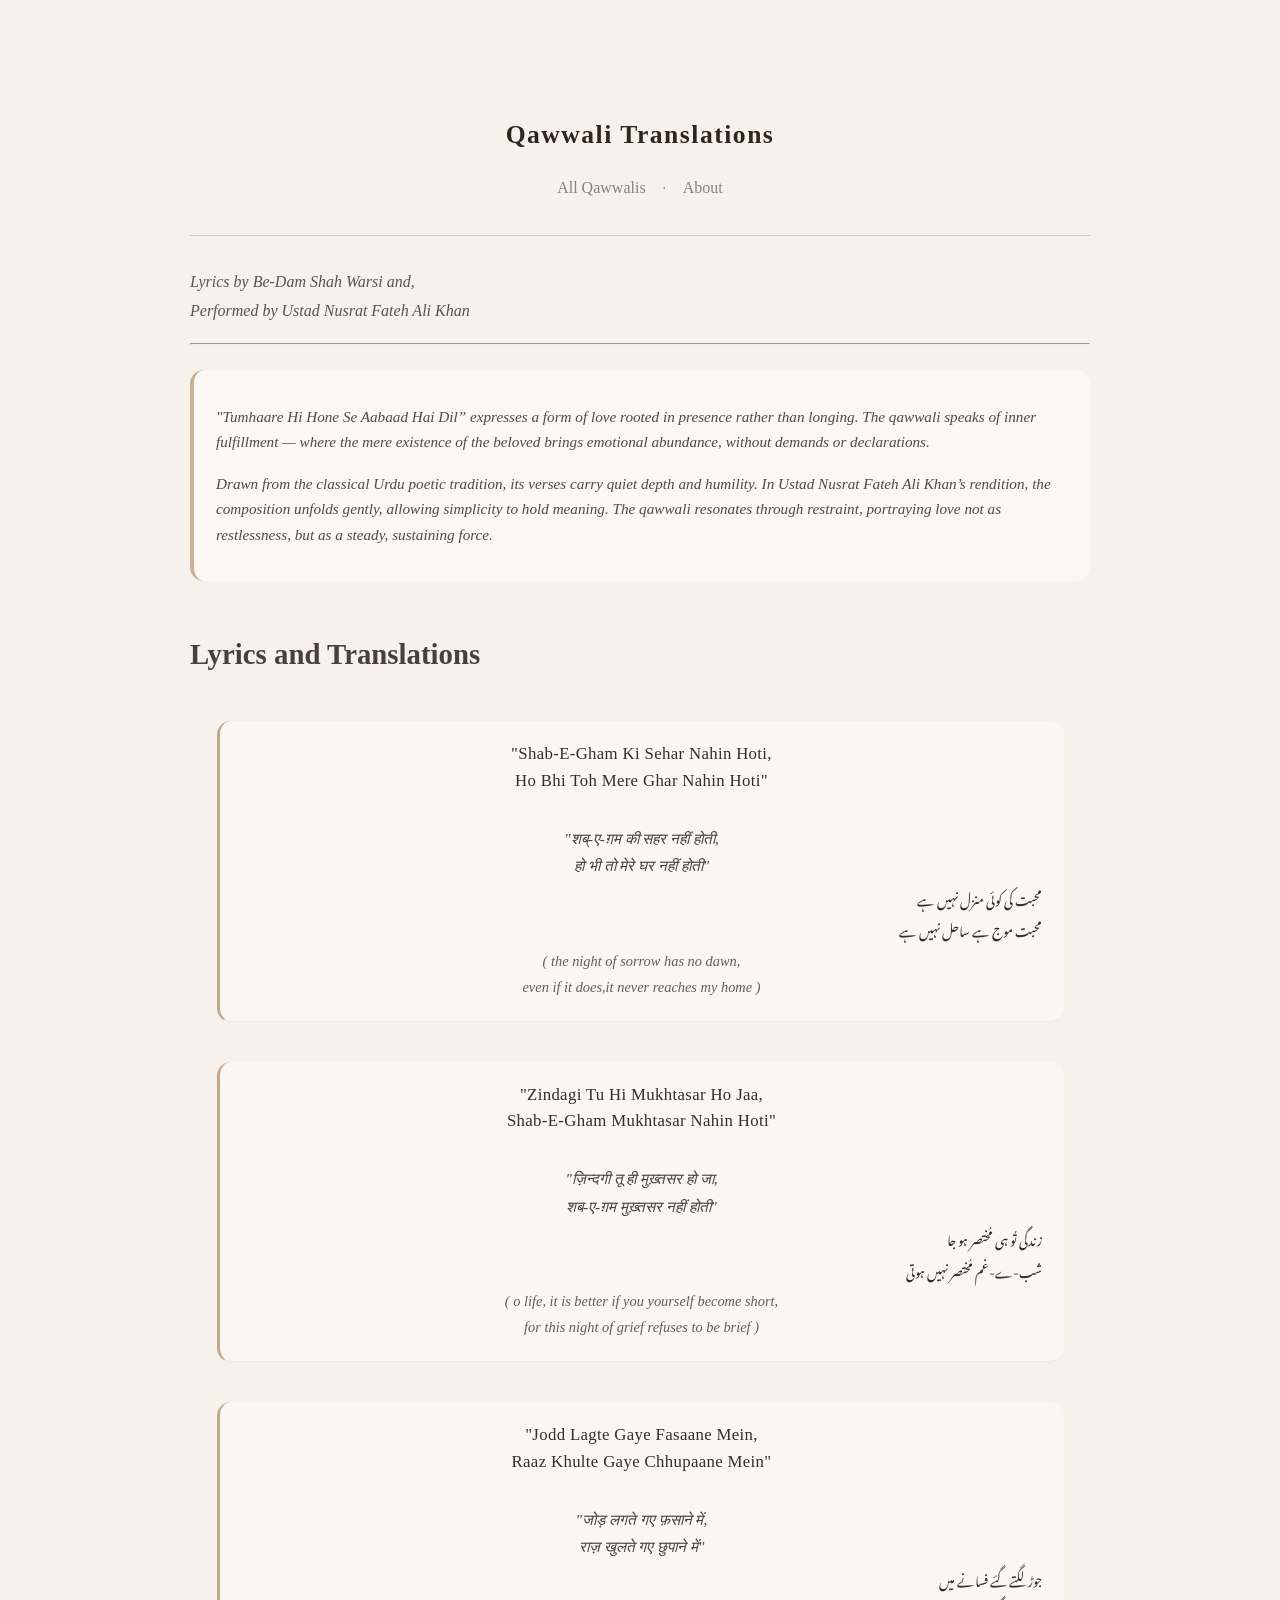
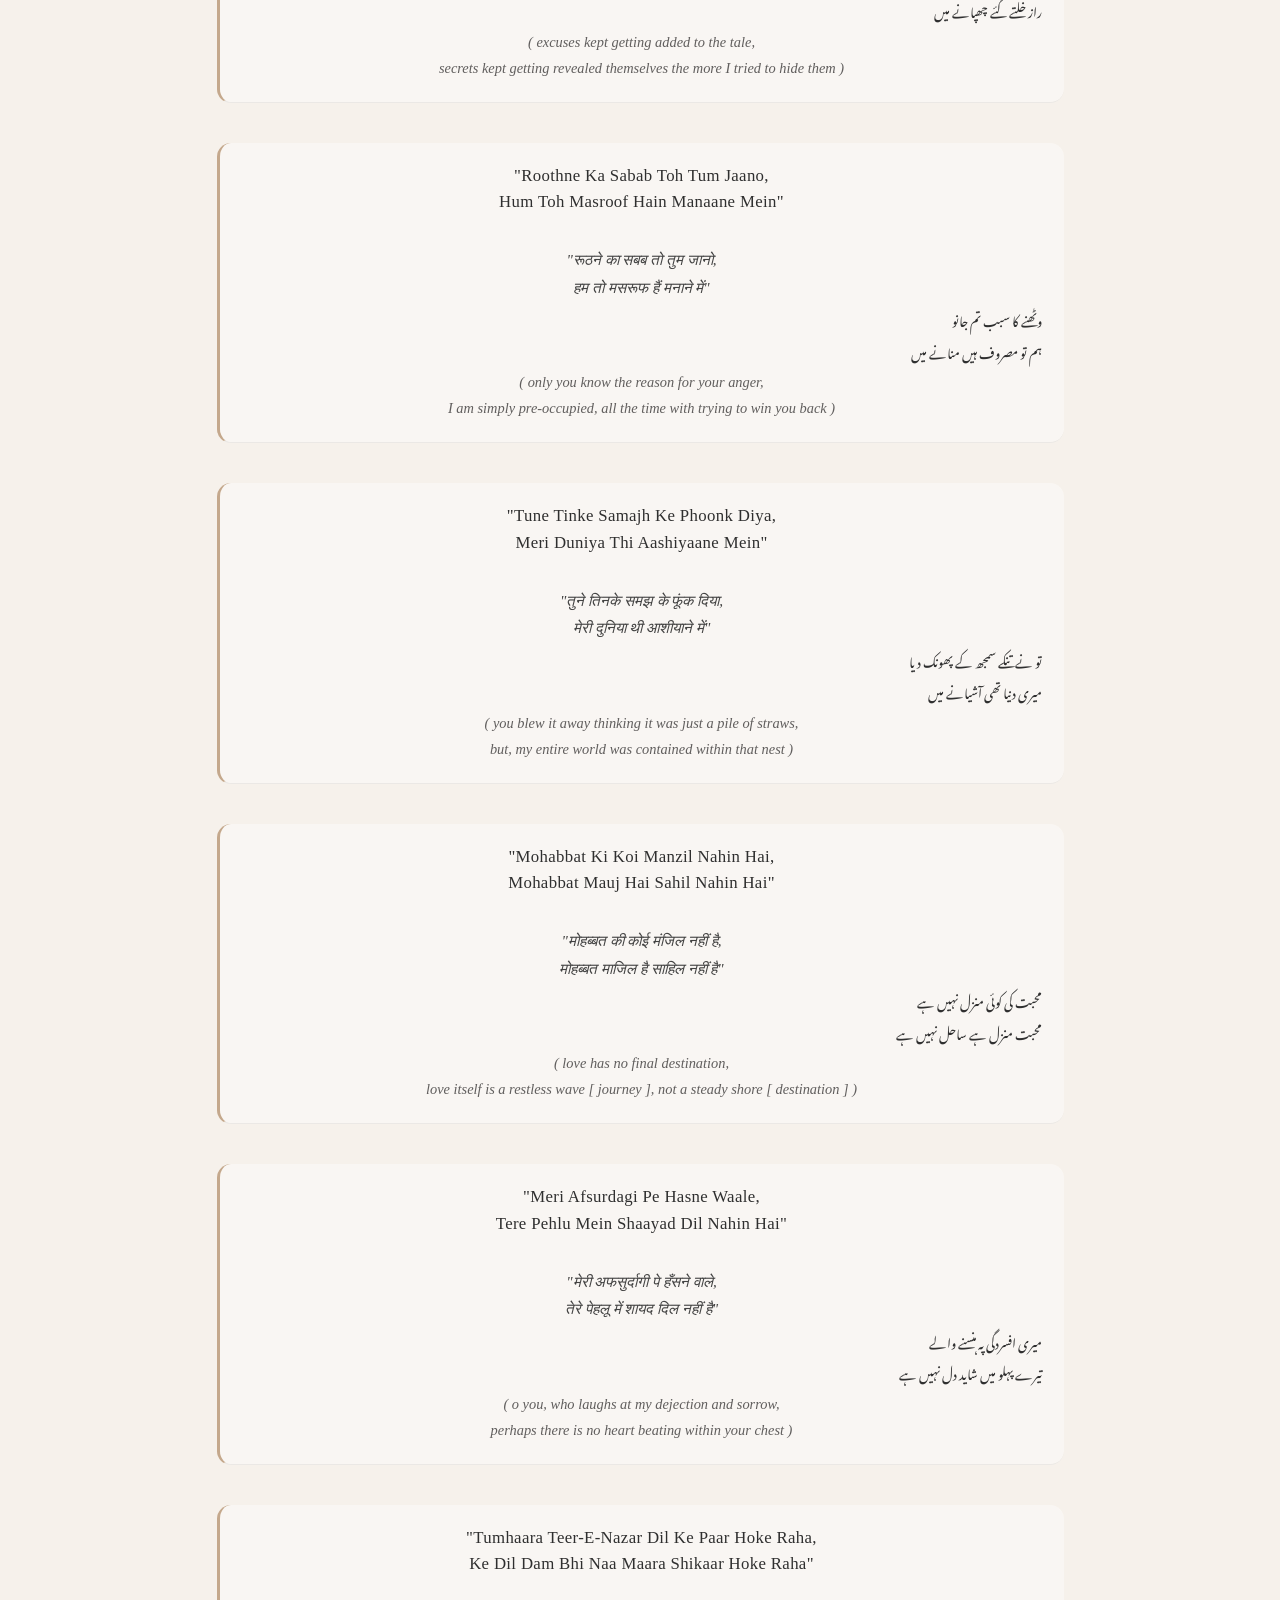
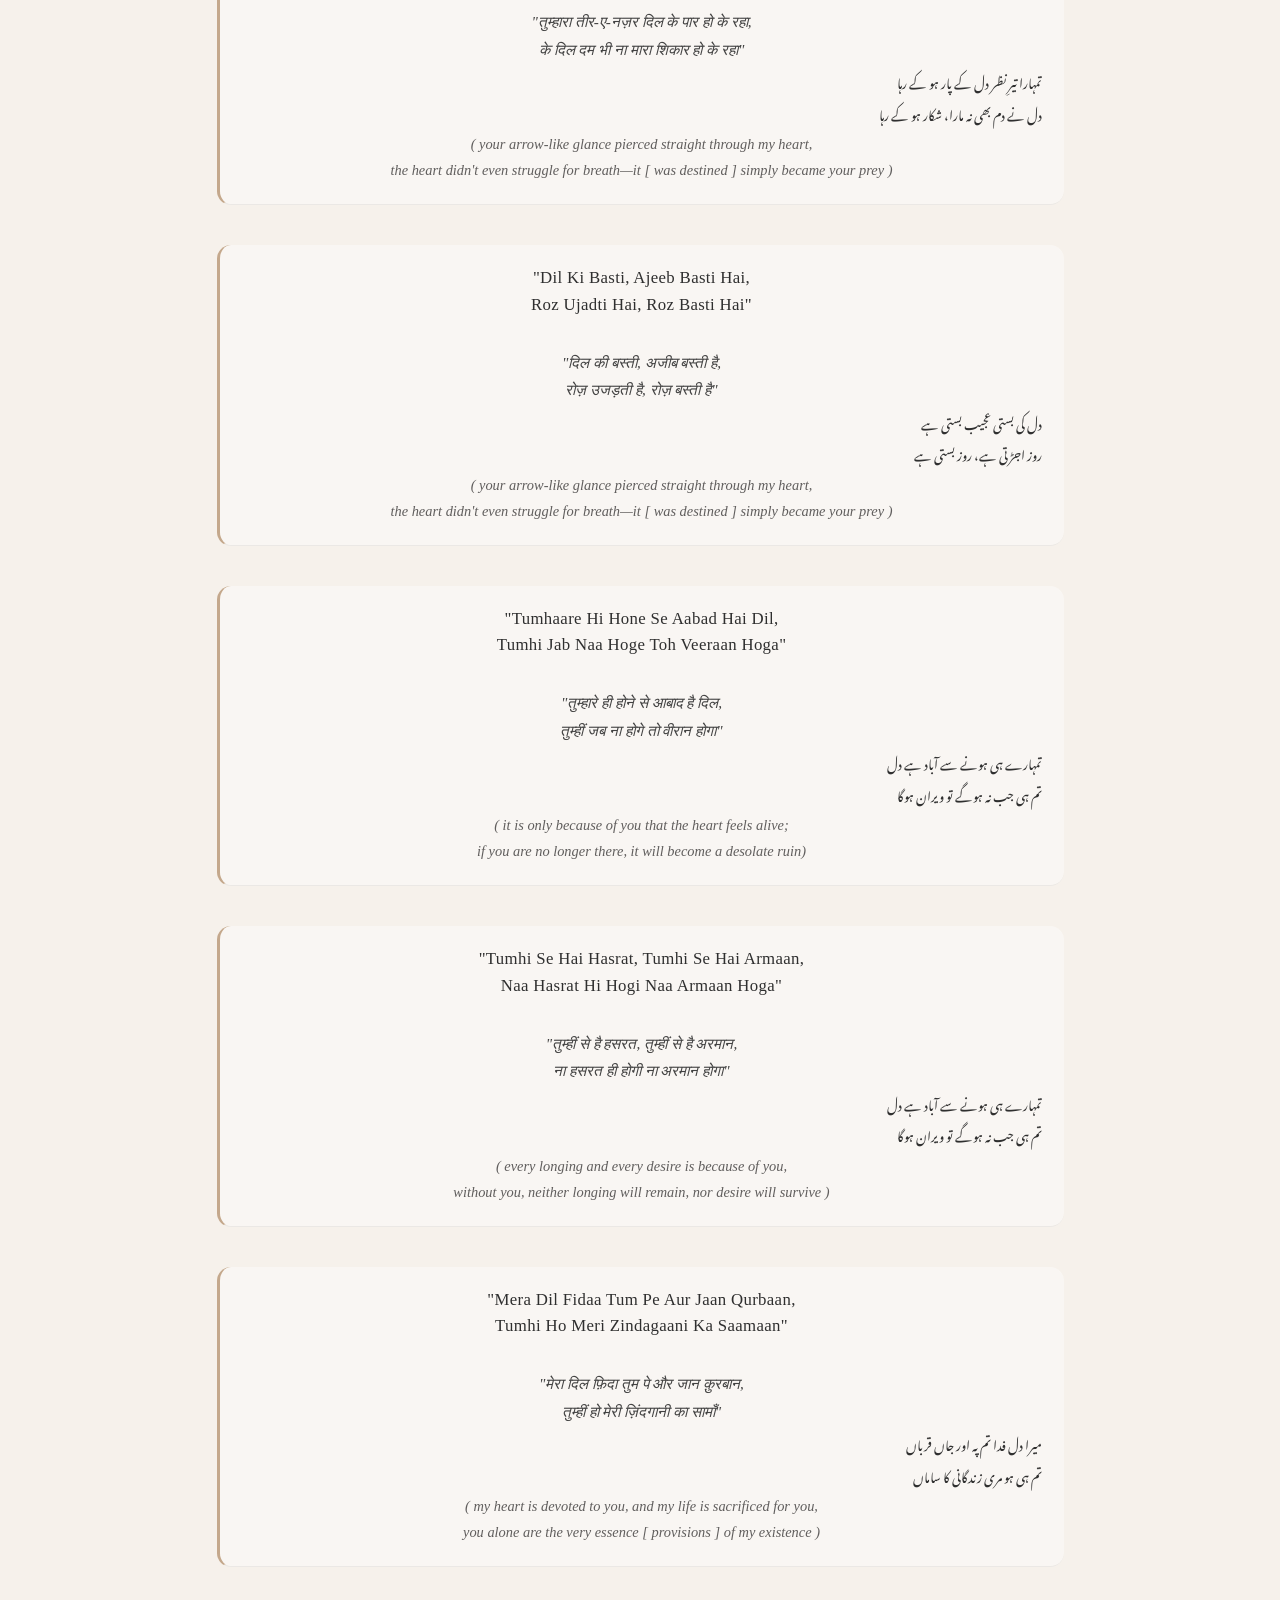
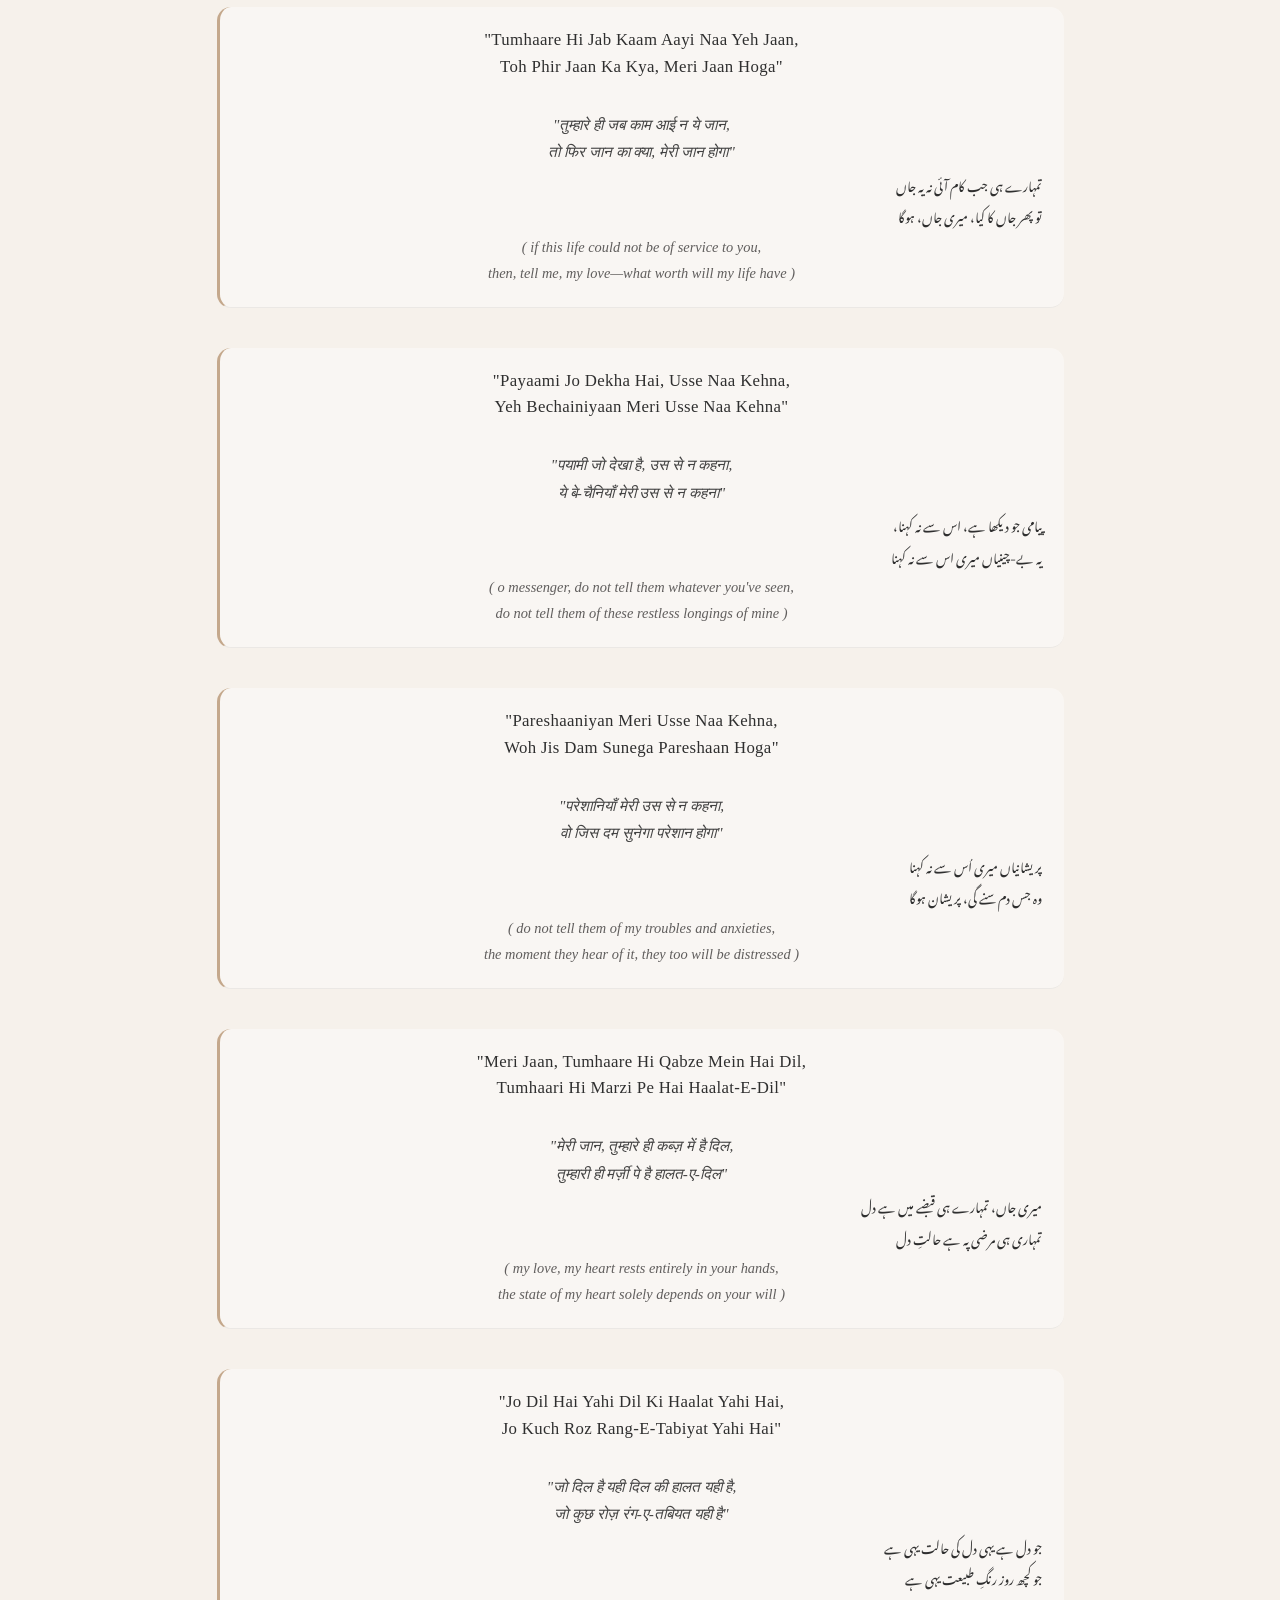
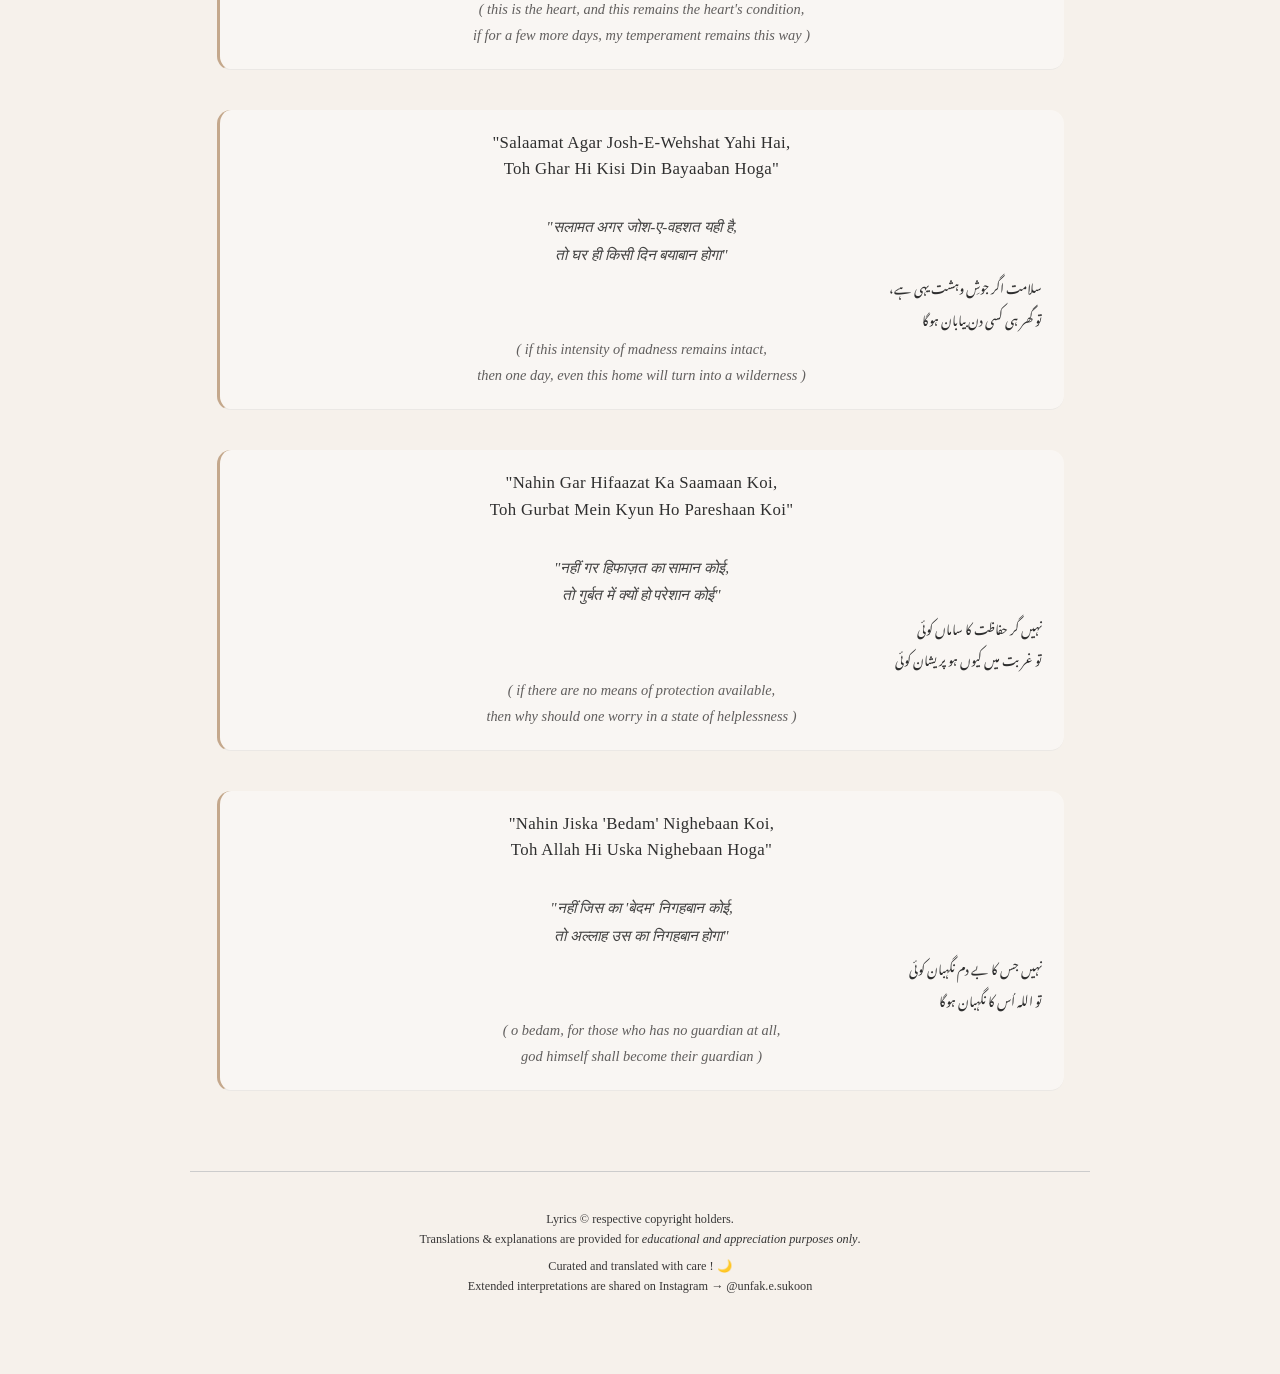
==== Aabad-Hai-Dil.html @ 4b9709b7 "Inital commit: Qawwali Translations Site" ====
<!DOCTYPE html>
<html> 
    <head>
        <meta charset="UTF-8">
        <meta name="viewport" content="width=device-width, initial-scale=1.0" >  
        
        <link rel="stylesheet" href="style.css">

        <title> Tumhare Hi Hone Se Aabaad Hai Dil with Translations | Ustad Nusrat Fateh Ali Khan </title>
              <meta name="description"
                     content="Tumhare Hi Hone Se Aabaad Hai Dil qawwali by Ustad Nusrat Fateh Ali Khan with Urdu lyrics and simple Hindi-English translation and explanation. Explore poetry, devotion and emotional depth" />
              
              <meta name="robots"
                     content="index, follow"/>

              <meta name="keywords"
                     content="Tumhare Hi Hone Se Aabaad Hai Dil lyrics, Tumhare Hi Hone Se Aabaad Hai Dil translation, Nusrat Fateh Ali Khan qawwali, UNFAK lyrics meaning" />
              
              <meta name="author" 
                     content="Poetry & Qawwali | The Voice of Ustad Nusrat Fateh Ali Khan">
       </head>
       
        <body>
            <header class="site-header">
                    <h1 class="site-title"> Qawwali Translations </h1>
                      <nav class="main-nav">
                       <a href="index.html">All Qawwalis</a>
                             <span class="nav-separator">·</span>
                                    <a href="about.html">About</a>
                     </nav>
              </header>

            <p class="credit"> Lyrics by <em> Be-Dam Shah Warsi </em> and, <br>
                Performed by <em> Ustad Nusrat Fateh Ali Khan </em> </p>
            <hr>
            
            <div class="insight"> 
              <p> "Tumhaare Hi Hone Se Aabaad Hai Dil” expresses a form of love rooted in presence rather than longing.
                The qawwali speaks of inner fulfillment — where the mere existence of the beloved brings emotional abundance, without demands or declarations. </p>

              <p> Drawn from the classical Urdu poetic tradition, its verses carry quiet depth and humility.
                In Ustad Nusrat Fateh Ali Khan’s rendition, the composition unfolds gently, allowing simplicity to hold meaning.
                The qawwali resonates through restraint, portraying love not as restlessness, but as a steady, sustaining force.
              </p>
            </div>
                
                <div class="section-title-box">
            <h2> Lyrics and Translations </h2>
            </div>
            
            <div class="lyric-block">
                    <b> <p class="english">"Shab-E-Gham Ki Sehar Nahin Hoti, <br>
                        Ho Bhi Toh Mere Ghar Nahin Hoti" </p> </b>
                        
                    <i> <p class="hindi">"शब्-ए-ग़म की सहर नहीं होती, <br>
                         हो भी तो मेरे घर नहीं होती" </p> </i>

                    <p class="urdu"> محبت کی کوئی منزل نہیں ہے </p>  
                    <p class="urdu"> محبت موج ہے ساحل نہیں ہے </p>
                    
                     <p class="translation">
                     <i> ( the night of sorrow has no dawn, <br>
                     even if it does,it never reaches my home ) </i> </p>
                    </div>

              <div class="lyric-block">
                    <b> <p class="english">"Zindagi Tu Hi Mukhtasar Ho Jaa, <br>
                        Shab-E-Gham Mukhtasar Nahin Hoti" </p> </b>

                    <i> <p class="hindi">"ज़िन्दगी तू ही मुख़्तसर हो जा, <br>
                        शब-ए-ग़म मुख़्तसर नहीं होती" </p> </i>

                    <p class="urdu"> زندگی تُو ہی مُختصر ہو جا </p>
                    <p class="urdu"> شب-ے-غم مُختصر نہیں ہوتی </p>

                    <p class="translation">
                    <i> ( o life, it is better if you yourself become short, <br>
                     for this night of grief refuses to be brief ) </i> </p>
                    </div>

                <div class="lyric-block">
                    <b> <p class="english">"Jodd Lagte Gaye Fasaane Mein, <br>
                        Raaz Khulte Gaye Chhupaane Mein" </p> </b>

                    <i> <p class="hindi">"जोड़ लगते गए फ़साने में, <br>
                         राज़ खुलते गए छुपाने में" </p> </i>
                         

                    <p class="urdu"> جوڑ لگتے گئے فسانے میں </p>  
                    <p class="urdu"> راز خلتے گئے چھپانے میں </p>
                    
                     <p class="translation">
                    <i> ( excuses kept getting added to the tale, <br>
                     secrets kept getting revealed themselves the more I tried to hide them ) </i> </p> 
                    </div>

                <div class="lyric-block">
                    <b> <p class="english">"Roothne Ka Sabab Toh Tum Jaano, <br>
                        Hum Toh Masroof Hain Manaane Mein" </p> </b>

                    <i> <p class="hindi">"रूठने का सबब तो तुम जानो, <br>
                        हम तो मसरूफ हैं मनाने में" </p> </i>

                    <p class="urdu"> وٹھنے کا سبب تم جانو  </p>
                    <p class="urdu"> ہم تو مصروف ہیں منانے میں </p>

                    <p class="translation">
                    <i> ( only you know the reason for your anger, <br>
                     I am simply pre-occupied, all the time with trying to win you back ) </i> </p>
                    </div>

                <div class="lyric-block">
                    <b> <p class="english">"Tune Tinke Samajh Ke Phoonk Diya, <br>
                        Meri Duniya Thi Aashiyaane Mein" </p> </b>

                    <i> <p class="hindi">"तुने तिनके समझ के फूंक दिया, <br>
                        मेरी दुनिया थी आशीयाने में" </p> </i>

                    <p class="urdu"> تو نے تنکے سمجھ کے پھونک دیا </p>  
                    <p class="urdu"> میری دنیا تھی آشیانے میں </p>

                     <p class="translation">
                    <i> ( you blew it away thinking it was just a pile of straws, <br>
                     but, my entire world was contained within that nest ) </i> </p> 
                    </div>

                <div class="lyric-block">
                    <b> <p class="english">"Mohabbat Ki Koi Manzil Nahin Hai, <br>
                        Mohabbat Mauj Hai Sahil Nahin Hai" </p> </b>

                    <i> <p class="hindi">"मोहब्बत की कोई मंजिल नहीं है, <br>
                       मोहब्बत माजिल है साहिल नहीं है" </p> </i>

                    <p class="urdu"> محبت کی کوئی منزل نہیں ہے </p>  
                    <p class="urdu"> محبت منزل ہے ساحل نہیں ہے </p>

                    <p class="translation">
                    <i> ( love has no final destination, <br>
                     love itself is a restless wave [ journey ], not a steady shore [ destination ] ) </i> </p> 
                    </div>

                <div class="lyric-block">
                    <b> <p class="english">"Meri Afsurdagi Pe Hasne Waale, <br>
                        Tere Pehlu Mein Shaayad Dil Nahin Hai" </p> </b>

                    <i> <p class="hindi">"मेरी अफसुर्दागी पे हँसने वाले, <br>
                       तेरे पेहलू में शायद दिल नहीं है" </p> </i>

                    <p class="urdu"> میری افسردگی پہ ہنسنے والے </p>  
                    <p class="urdu"> تیرے پہلو میں شاید دل نہیں ہے </p>

                    <p class="translation">
                    <i> ( o you, who laughs at my dejection and sorrow, <br>
                      perhaps there is no heart beating within your chest ) </i> </p> 
                    </div>

                <div class="lyric-block">
                    <b> <p class="english">"Tumhaara Teer-E-Nazar Dil Ke Paar Hoke Raha, <br>
                        Ke Dil Dam Bhi Naa Maara Shikaar Hoke Raha" </p> </b>

                    <i> <p class="hindi">"तुम्हारा तीर-ए-नज़र दिल के पार हो के रहा, <br>
                          के दिल दम भी ना मारा शिकार हो के रहा" </p> </i>

                    <p class="urdu">تمہارا تیرِ نظر دل کے پار ہو کے رہا </p>  
                    <p class="urdu"> دل نے دم بھی نہ مارا، شکار ہو کے رہا </p>

                    <p class="translation">
                    <i> ( your arrow-like glance pierced straight through my heart, <br>
                      the heart didn't even struggle for breath—it [ was destined ] simply became your prey ) </i> </p> 
                    </div>

                <div class="lyric-block">
                    <b> <p class="english">"Dil Ki Basti, Ajeeb Basti Hai, <br>
                        Roz Ujadti Hai, Roz Basti Hai" </p> </b>

                    <i> <p class="hindi">"दिल की बस्ती, अजीब बस्ती है, <br>
                          रोज़ उजड़ती है, रोज़ बस्ती है" </p> </i>

                    <p class="urdu"> دل کی بستی عجیب بستی ہے </p>  
                    <p class="urdu"> روز اجڑتی ہے، روز بستی ہے </p>

                    <p class="translation">
                    <i> ( your arrow-like glance pierced straight through my heart, <br>
                      the heart didn't even struggle for breath—it [ was destined ] simply became your prey ) </i> </p> 
                    </div>

                <div class="lyric-block">
                    <b> <p class="english">"Tumhaare Hi Hone Se Aabad Hai Dil, <br>
                        Tumhi Jab Naa Hoge Toh Veeraan Hoga" </p> </b>

                    <i> <p class="hindi">"तुम्हारे ही होने से आबाद है दिल, <br>
                          तुम्हीं जब ना होगे तो वीरान होगा" </p> </i>

                    <p class="urdu"> تمہارے ہی ہونے سے آباد ہے دل </p>  
                    <p class="urdu"> تم ہی جب نہ ہوگے تو ویران ہوگا </p>

                    <p class="translation">
                    <i> ( it is only because of you that the heart feels alive; <br>
                      if you are no longer there, it will become a desolate ruin) </i> </p> 
                    </div>

                <div class="lyric-block">
                    <b> <p class="english">"Tumhi Se Hai Hasrat, Tumhi Se Hai Armaan, <br>
                        Naa Hasrat Hi Hogi Naa Armaan Hoga" </p> </b>

                    <i> <p class="hindi">"तुम्हीं से है हसरत, तुम्हीं से है अरमान, <br>
                          ना हसरत ही होगी ना अरमान होगा" </p> </i>

                    <p class="urdu"> تمہارے ہی ہونے سے آباد ہے دل </p>  
                    <p class="urdu"> تم ہی جب نہ ہوگے تو ویران ہوگا </p>

                    <p class="translation">
                    <i> ( every longing and every desire is because of you, <br>
                       without you, neither longing will remain, nor desire will survive ) </i> </p> 
                    </div>

                <div class="lyric-block">
                    <b> <p class="english">"Mera Dil Fidaa Tum Pe Aur Jaan Qurbaan, <br>
                        Tumhi Ho Meri Zindagaani Ka Saamaan" </p> </b>

                    <i> <p class="hindi">"मेरा दिल फ़िदा तुम पे और जान क़ुरबान, <br>
                          तुम्हीं हो मेरी ज़िंदगानी का सामाँ" </p> </i>

                    <p class="urdu"> میرا دل فدا تم پہ اور جاں قرباں </p>  
                    <p class="urdu"> تم ہی ہو مری زندگانی کا ساماں </p>

                    <p class="translation">
                    <i> ( my heart is devoted to you, and my life is sacrificed for you, <br>
                       you alone are the very essence [ provisions ] of my existence ) </i> </p> 
                    </div>

                 <div class="lyric-block">
                    <b> <p class="english">"Tumhaare Hi Jab Kaam Aayi Naa Yeh Jaan, <br>
                        Toh Phir Jaan Ka Kya, Meri Jaan Hoga" </p> </b>

                    <i> <p class="hindi">"तुम्हारे ही जब काम आई न ये जान, <br>
                          तो फिर जान का क्या, मेरी जान होगा" </p> </i>

                    <p class="urdu"> تمہارے ہی جب کام آئی نہ یہ جاں </p>  
                    <p class="urdu"> تو پھر جاں کا کیا، میری جاں، ہوگا </p>

                    <p class="translation">
                    <i> ( if this life could not be of service to you, <br>
                       then, tell me, my love—what worth will my life have ) </i> </p> 
                    </div>

                <div class="lyric-block">
                    <b> <p class="english">"Payaami Jo Dekha Hai, Usse Naa Kehna, <br>
                        Yeh Bechainiyaan Meri Usse Naa Kehna" </p> </b>

                    <i> <p class="hindi">"पयामी जो देखा है, उस से न कहना, <br>
                          ये बे-चैनियाँ मेरी उस से न कहना" </p> </i>

                    <p class="urdu"> پیامی جو دیکھا ہے، اس سے نہ کہنا، </p>
                    <p class="urdu"> یہ بے-چینیاں میری اس سے نہ کہنا </p>

                    <p class="translation">
                    <i> ( o messenger, do not tell them whatever you've seen, <br>
                       do not tell them of these restless longings of mine ) </i> </p> 
                    </div>

                <div class="lyric-block">
                    <b> <p class="english">"Pareshaaniyan Meri Usse Naa Kehna, <br>
                        Woh Jis Dam Sunega Pareshaan Hoga" </p> </b>

                    <i> <p class="hindi">"परेशानियाँ मेरी उस से न कहना, <br>
                          वो जिस दम सुनेगा परेशान होगा" </p> </i>

                    <p class="urdu"> پریشانیاں میری اُس سے نہ کہنا </p>
                    <p class="urdu"> وہ جس دم سنے گی، پریشان ہوگا </p>

                    <p class="translation">
                    <i> ( do not tell them of my troubles and anxieties, <br>
                       the moment they hear of it, they too will be distressed ) </i> </p> 
                    </div>

                <div class="lyric-block">
                    <b> <p class="english">"Meri Jaan, Tumhaare Hi Qabze Mein Hai Dil, <br>
                        Tumhaari Hi Marzi Pe Hai Haalat-E-Dil" </p> </b>

                    <i> <p class="hindi">"मेरी जान, तुम्हारे ही कब्ज़ में है दिल, <br>
                          तुम्हारी ही मर्ज़ी पे है हालत-ए-दिल" </p> </i>

                    <p class="urdu"> میری جاں، تمہارے ہی قبضے میں ہے دل </p>
                    <p class="urdu"> تمہاری ہی مرضی پہ ہے حالتِ دل </p>

                    <p class="translation">
                    <i> ( my love, my heart rests entirely in your hands, <br>
                       the state of my heart solely depends on your will ) </i> </p> 
                    </div>

                <div class="lyric-block">
                    <b> <p class="english">"Jo Dil Hai Yahi Dil Ki Haalat Yahi Hai, <br>
                      Jo Kuch Roz Rang-E-Tabiyat Yahi Hai" </p> </b>

                    <i> <p class="hindi">"जो दिल है यही दिल की हालत यही है, <br>
                          जो कुछ रोज़ रंग-ए-तबियत यही है" </p> </i>

                    <p class="urdu"> جو دل ہے یہی دل کی حالت یہی ہے </p>
                    <p class="urdu"> جو کچھ روز رنگِ طبیعت یہی ہے </p>
                    
                    <p class="translation">
                    <i> ( this is the heart, and this remains the heart's condition, <br>
                       if for a few more days, my temperament remains this way ) </i> </p> 
                    </div>

                <div class="lyric-block">
                    <b> <p class="english">"Salaamat Agar Josh-E-Wehshat Yahi Hai, <br>
                      Toh Ghar Hi Kisi Din Bayaaban Hoga" </p> </b>

                    <i> <p class="hindi">"सलामत अगर जोश-ए-वहशत यही है, <br>
                          तो घर ही किसी दिन बयाबान होगा" </p> </i>

                    <p class="urdu"> سلامت اگر جوشِ وہشت یہی ہے، </p>
                    <p class="urdu"> تو گھر ہی کسی دن بیابان ہوگا </p>

                    <p class="translation">
                    <i> ( if this intensity of madness remains intact, <br>
                        then one day, even this home will turn into a wilderness ) </i> </p> 
                    </div>

                 <div class="lyric-block">
                    <b> <p class="english">"Nahin Gar Hifaazat Ka Saamaan Koi, <br>
                      Toh Gurbat Mein Kyun Ho Pareshaan Koi" </p> </b>

                    <i> <p class="hindi">"नहीं गर हिफाज़त का सामान कोई, <br>
                          तो गुर्बत में क्यों हो परेशान कोई" </p> </i>

                    <p class="urdu"> نہیں گر حفاظت کا ساماں کوئی </p>
                    <p class="urdu"> تو غربت میں کیوں ہو پریشان کوئی </p>

                    <p class="translation">
                    <i> ( if there are no means of protection available, <br>
                        then why should one worry in a state of helplessness ) </i> </p> 
                    </div>

                <div class="lyric-block">
                    <b> <p class="english">"Nahin Jiska 'Bedam' Nighebaan Koi, <br>
                      Toh Allah Hi Uska Nighebaan Hoga" </p> </b>

                    <i> <p class="hindi">"नहीं जिस का 'बेदम' निगहबान कोई, <br>
                          तो अल्लाह उस का निगहबान होगा" </p> </i>

                    <p class="urdu"> نہیں جس کا بے دم نگہبان کوئی </p>
                    <p class="urdu"> تو اللہ اُس کا نگہبان ہوگا </p>

                    <p class="translation">
                    <i> ( o bedam, for those who has no guardian at all, <br>
                        god himself shall become their guardian ) </i> </p> 
                    </div>

        <footer class="site-footer">
    
         <p> Lyrics © respective copyright holders. <br>
             Translations & explanations are provided for
               <span class="footer-highlight">educational and appreciation purposes only</span>.
                </p>

         <p class="signature">
            Curated and translated with care ! 🌙 <br>
              Extended interpretations are shared on Instagram → @unfak.e.sukoon
              </p>
               </footer>

           </body>
             </html>
---- style.css ----
@import url('https://fonts.googleapis.com/css2?family=Noto+Nastaliq+Urdu&display=swap');

body {
  background-image: url('https://www.transparenttextures.com/patterns/old-wall.png');
  background-color: #f6f1eb;
  font-family: Georgia, 'Times New Roman', Times, serif;
  color: #2f2f2f;
  line-height: 1.7;
  padding: 40px 20px;
  max-width: 900px;
  margin: 0 auto;
  font-weight: 400;
}

h1 {
  font-size: 2em;
  font-weight: 600;
  margin-top: 2rem;
  margin-bottom: 0.8rem;
  color: #312520;
  letter-spacing: 0.02em;
  text-align: center;
}

h2 {
  font-size: 1.8em;
  font-weight: 600;
  color: #4a3f3a;
  margin-top: 3rem;
  margin-bottom: 1.2rem;
}

body {
  max-width: 900px;
  margin: 0 auto;
  padding: 40px 20px;
  line-height: 1.8;
}

.credit {
  font-style: italic;
  color: #555;
  margin-bottom: 18px;
  margin-top: 6px;
}

.insight{
  background-color: rgba(255, 255, 255, 0.6);
  padding: 18px 22px;
  margin: 25px 0 35px 0;
  border-left: 4px solid #c4a484;
  font-style: italic;
  line-height: 1.7;
  font-size: 0.95rem;
  opacity: 0.85;
  border-radius: 14px;
}

.english {
  margin: 0;
  line-height: 1.6;
  font-weight: 500;
  font-size: 1.05rem;
  padding-bottom: 1.5rem;
  margin-bottom: 4px;
  letter-spacing: 0.02em;
  text-align: center;
}

.hindi {
  font-style: italic;
  opacity: 0.9;
  font-size: 0.95rem;
  margin-bottom: 0.4rem;
  margin: 8px 0;
  text-align: center;
}

.urdu {
  font-family: 'Noto Nastaliq Urdu', serif;
  direction: rtl;
  text-align: right;
  font-size: 0.8rem;
  margin-top: 0.5rem;
  margin-bottom: 0.4rem;
  line-height: 2;
  margin: 12px 0;
}

.translation {
  font-style: italic;
  margin-top: 4px;
  font-size: 0.9em;
  opacity: 0.7;
  color: #211f1f;
  text-align: center;
  margin: 8px 0;
}

.lyric-block {
  margin: 40px auto;
  border-bottom: 1px solid rgba(0,0,0,0.06);
  max-width: 800px;
  padding: 14px 22px;
  position: relative;
  border-left: 3px solid #c4a88c; /* warm sand-gold */
  background-color: rgba(255, 255, 255, 0.4);
}

.lyric-block p {
  margin: 6px 0;
}

.site-footer {
  margin-top: 80px;
  padding: 30px 20px;
  border-top: 1px solid #ccc;
  text-align: center;
  font-size: 0.85rem;
  color: #555;
  line-height: 1.6;
}

.site-footer p {
  margin: 0.5rem 0;
  font-size: 0.9em;
  color: #383737;
}

.footer-highlight {
  font-style: italic;
  color: #333;
}

.signature {
  margin-top: 1.5rem;
  font-size: 0.85em;
  color: #777;
}

@media (max-width: 600px) {
  .urdu {
    text-align: left;
    direction: rtl;
    margin-top: 0.6rem;
    font-size: 1rem;
    opacity: 0.85;
  }
}   

.intro {
  max-width: 650px;
  margin: 1.5rem auto 3rem;
  text-align: center;
  font-size: 1.05rem;
  line-height: 1.6;
  opacity: 0.9;
}

.song-list {
  margin-top: 1.5rem;
}

.song-entry {
  margin-bottom: 1.6rem;
  padding: 0.8rem 0;
  border-bottom: 1px solid rgba(0,0,0,0.08);
}

.song-entry h3 {
  margin-bottom: 0.3rem;
}

.song-entry p {
  margin-top: 0;
  font-size: 0.85rem;
  color: #666;
}

.song-link {
  display: block;
  padding: 1.2rem 0;
  text-decoration: none;
  color: #3a2f2a;
  border-bottom: 1px solid rgba(0,0,0,0.08);
  cursor: pointer;
  transition: all 0.25s ease;
}

.song-link:last-child {
  border-bottom: none;
}

.song-title {
  display: inline-block;
  font-size: 1.8rem;
  font-weight: 600;
  color: #111;
  text-decoration: none;
  text-align: center;
}

.song-title::after {
  content: "";
  position: absolute;
  left: 0;
  bottom: -4px;
  width: 0%;
  height: 1px;
  background-color: #6b4a3a;
  transition: width 0.3s ease;
}

.song-card a {
  text-decoration: none;
  color: inherit;
}

.song-card a:hover {
  text-decoration: underline;
}

.song-meta {
  font-family: "Alegreya", serif;
  display: block;
  font-size: 0.9rem;
  margin-top: 4px;
  color: #555;
  font-style: italic;
}

.song-link:hover {
  color: #6b4a3a;
  opacity: 0.85;
  width: 100%;
  transform: translateX(4px);
}

header {
  text-align: center;
  padding-bottom: 1.5rem;
  border-bottom: 1px solid rgba(0,0,0,0.15);
  margin-bottom: 3rem;
}

.about-content {
  max-width: 700px;
  margin: 3rem auto 4rem;
}

.about-content p {
  margin-bottom: 1.4rem;
  line-height: 1.7;
  opacity: 0.9;
}

.about-intro {
  font-size: 1.1rem;
  margin-bottom: 2rem;
}

.about-note {
  font-style: italic;
  opacity: 0.7;
}

.main-nav {
  margin-top: 1rem;
  font-size: 0.9rem;
  text-align: center;
  opacity: 0.7;
}

.main-nav a {
  margin: 0 10px;
  text-decoration: none;
  font-size: 1rem;
  opacity: 0.8;
  color: inherit;
}

.main-nav a:hover {
  opacity: 1;
  text-decoration: underline;
}

.site-header {
  padding-bottom: 1.2rem;
  margin-bottom: 2rem;
  text-align: center;
  padding: 2.5rem 1rem 2rem;
  border-bottom: 1px solid rgba(0, 0, 0, 0.15);
  font-size: 1.2rem;
  font-weight: 400;
}

.site-title {
  font-weight: 600;
  font-size: 1.6rem;
  letter-spacing: 1.5px;
  margin-bottom: 0.4rem;
}

.site-tagline {
  font-style: italic;
  font-size: 1rem;
  color: #2b2929;
  margin-bottom: 1rem;
  opacity: 0.7;
}

.site-nav {
  font-size: 0.95rem;
  margin-top: 0.6rem;
  opacity: 0.75;  
}

.site-nav a {
  text-decoration: none;
  color: #333;
  margin: 0 0.4rem;
}

.site-nav a:hover {
  text-decoration: underline;
}

.nav-separator {
  margin: 0 0.2rem;
  color: #3f3d3d;
  opacity: 100; 
}

h1.song-title {
  font-size: 1.8rem;
}

.section-title {
  margin-top: 4rem;
}

.section {
  text-align: center;
}

.page-wrapper {
  max-width: 700px;
  margin: 0 auto;
  padding: 2rem 1.2rem;
}

@media (max-width: 768px) {
  body {
    font-size: 15px;
    line-height: 1.6;
  }
  h1, h2 {
    font-size: 1.6rem;
    margin-bottom: 0.6rem;
  }
  .lyric-block, .translation, .content-box {
    padding: 16px 14px;
    margin: 18px auto;
  }
  .lyric-block p, .translation p {
    margin: 6px 0;
    line-height: 1.5;
  }
  .urdu {
    line-height: 1.8;
    margin-top: 6px;
  }

  .translation {
    font-size: 0.9rem;
    margin-top: 6px;
  }
}

.lyric-block, .translation, .content-box {
  border-radius: 14px;
}

@media (max-width: 600px) {
  .song-title {
    font-size: 1.5rem;     /* smaller, elegant */
    line-height: 1.3;
    margin-top: 1.5rem;
    margin-bottom: 1rem;
  }
}

.urdu-notes {
  margin-top: 14px;
  padding-top: 8px;
  border-top: 1px solid rgba(160, 130, 90, 0.35);
  font-size: 0.85em;
  line-height: 1.6;
  opacity: 0.85;
  font-style: normal;
}

.urdu-notes-title {
  font-weight: 600;
  margin-bottom: 6px;
  font-style: italic;
}

.note-item {
  margin-top: 4px;
}

.note-word {
  font-weight: 600;
  font-family: "Lora", serif;
}
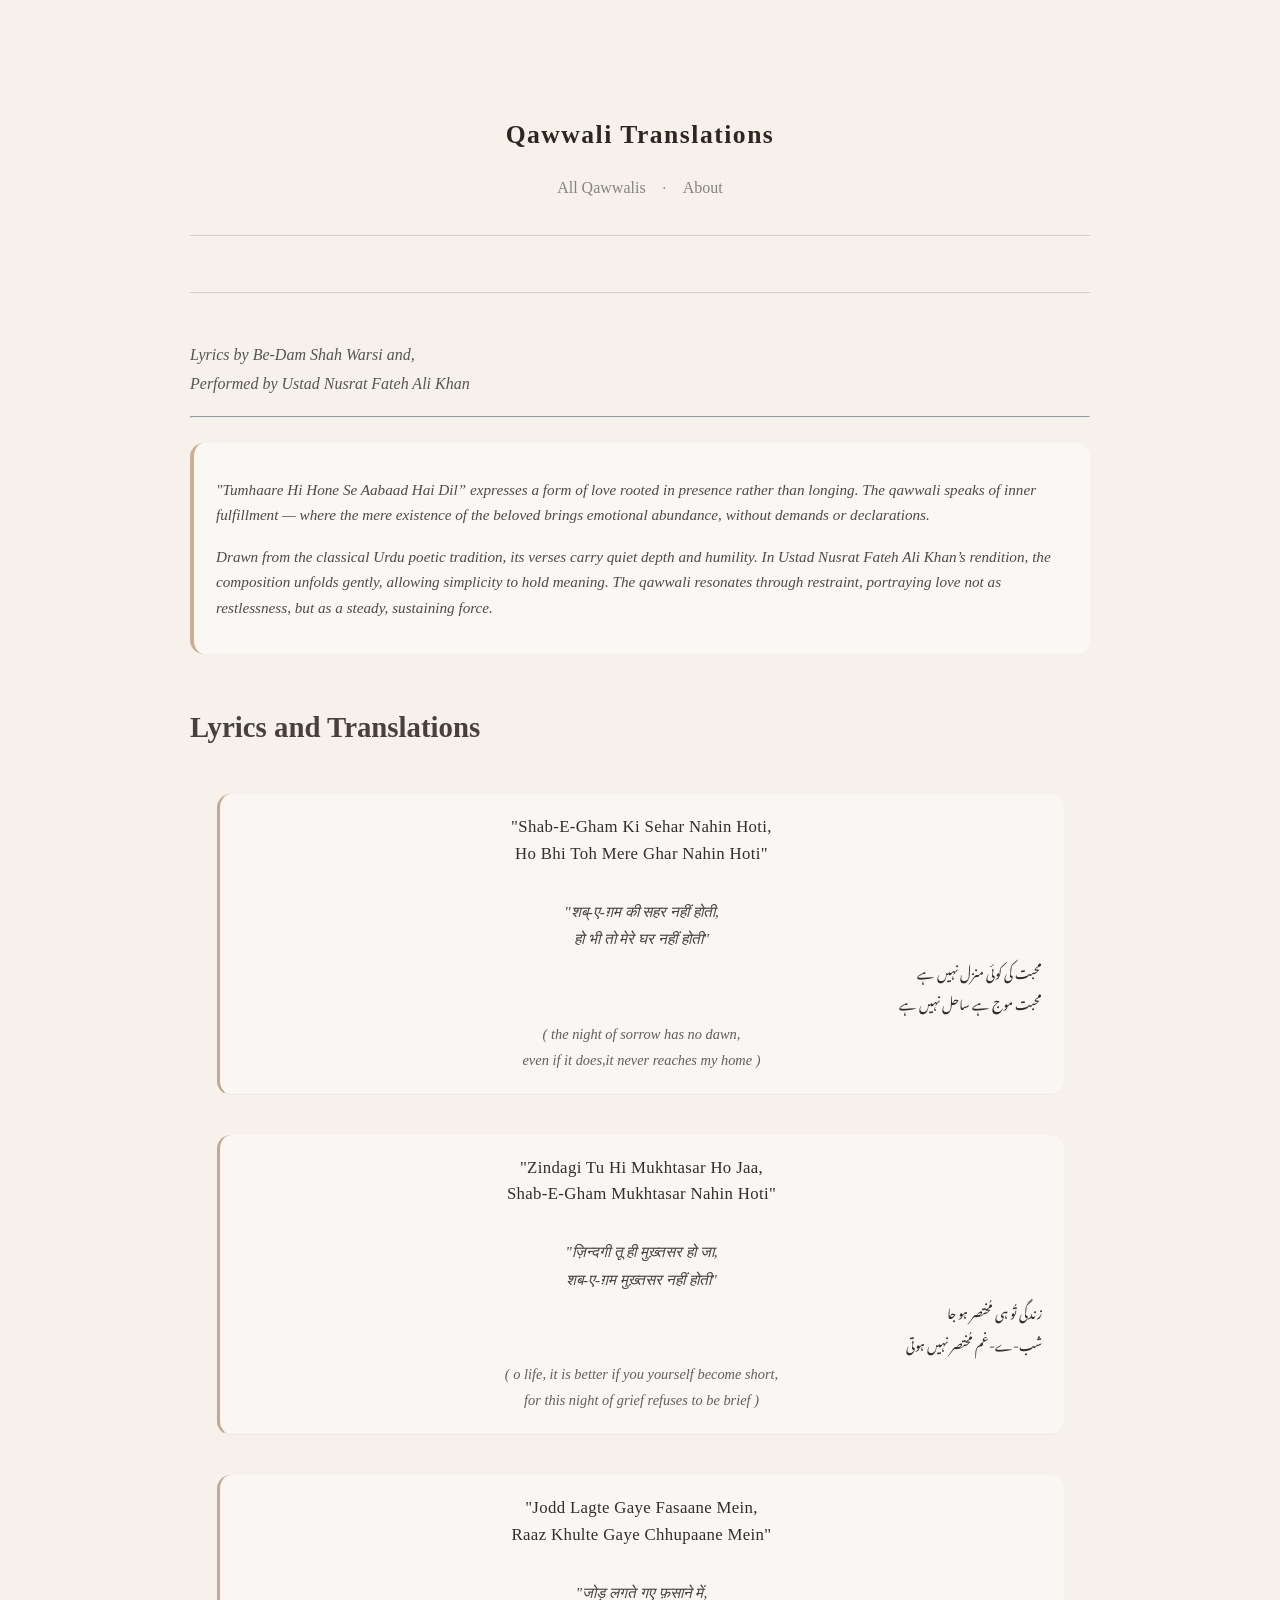
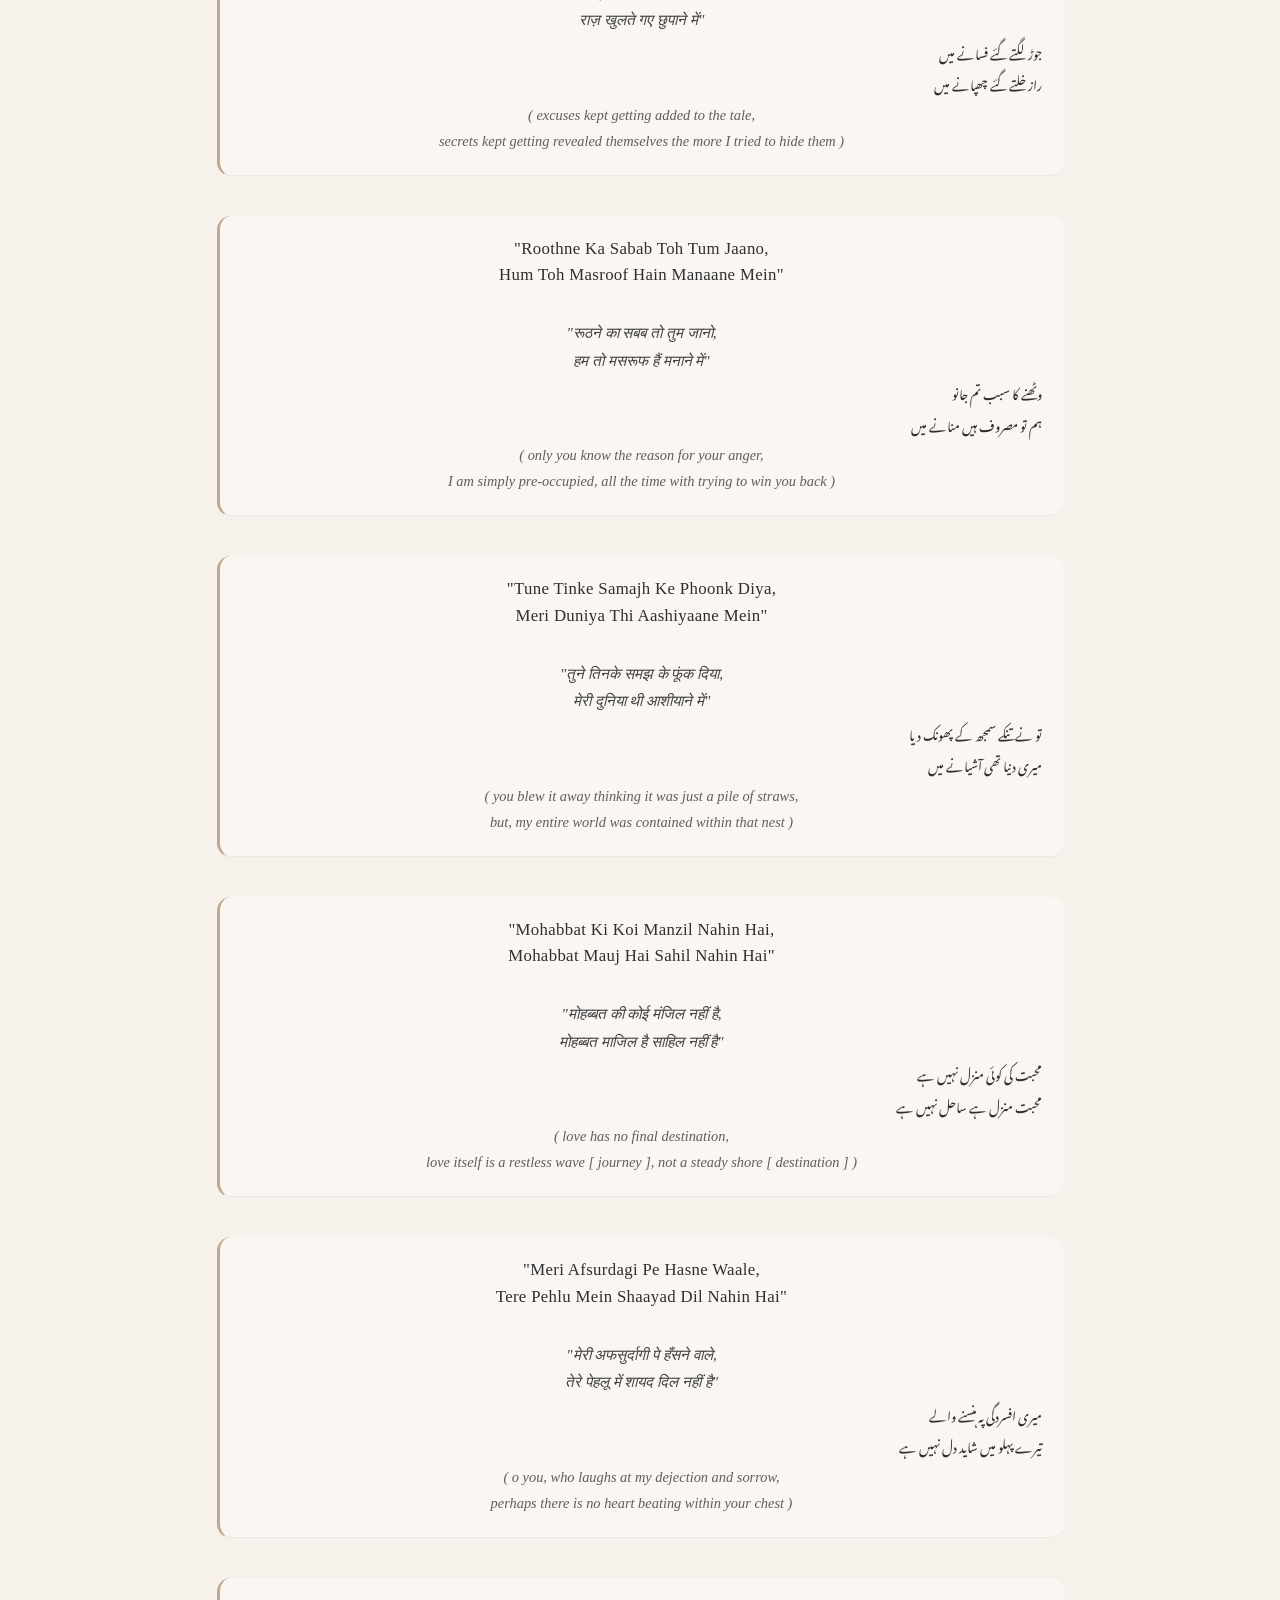
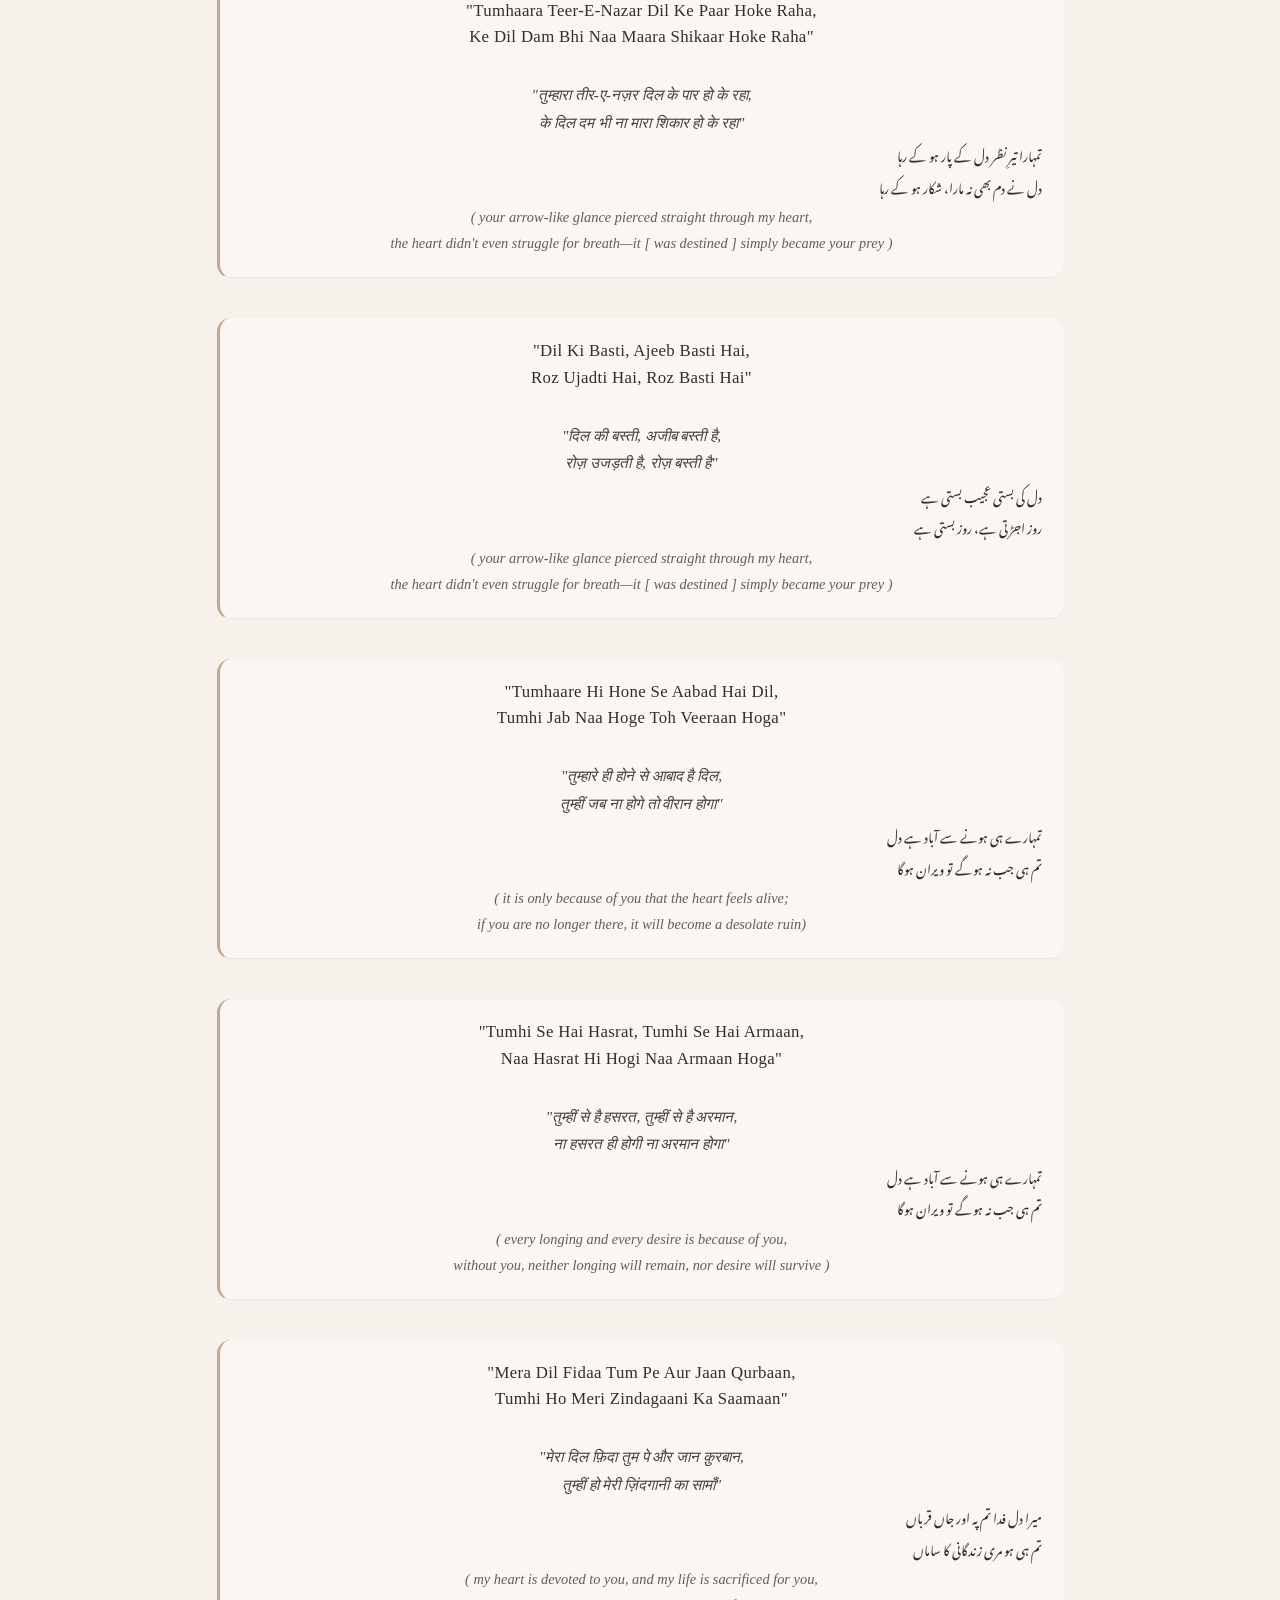
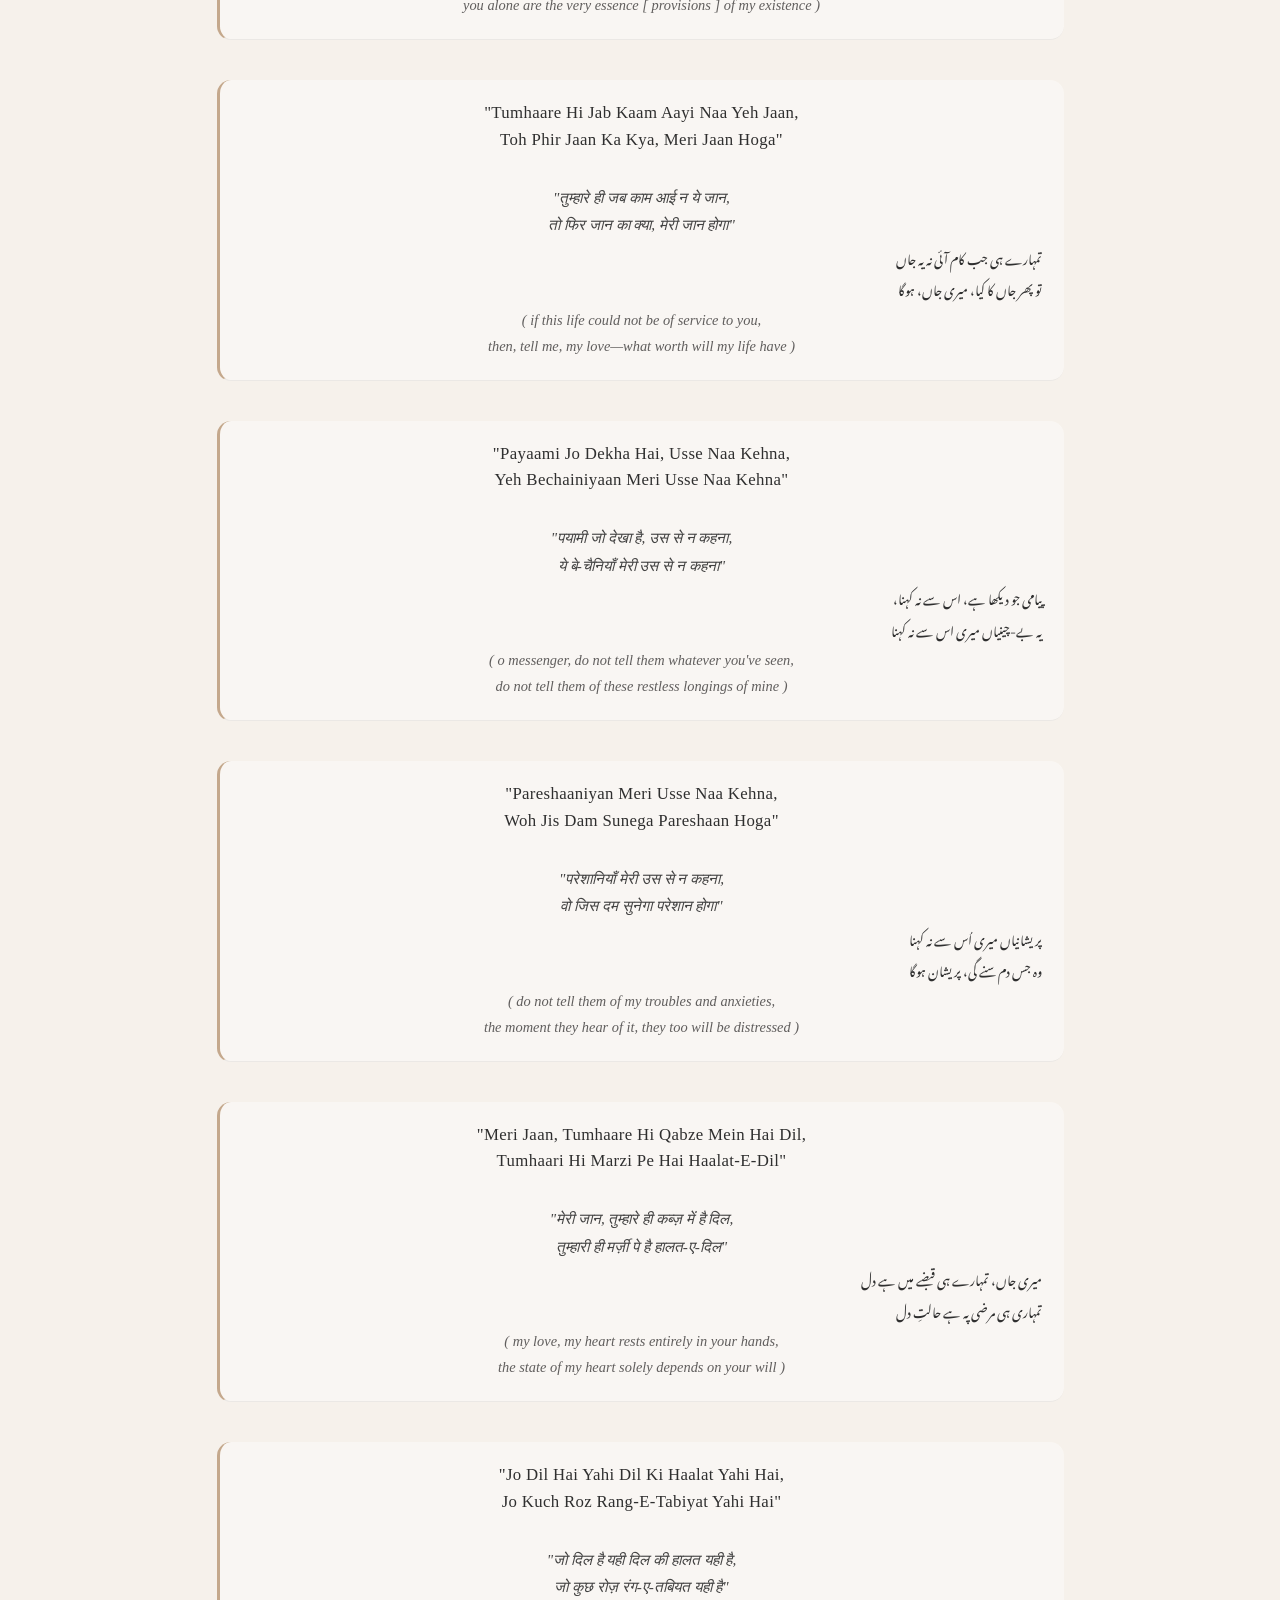
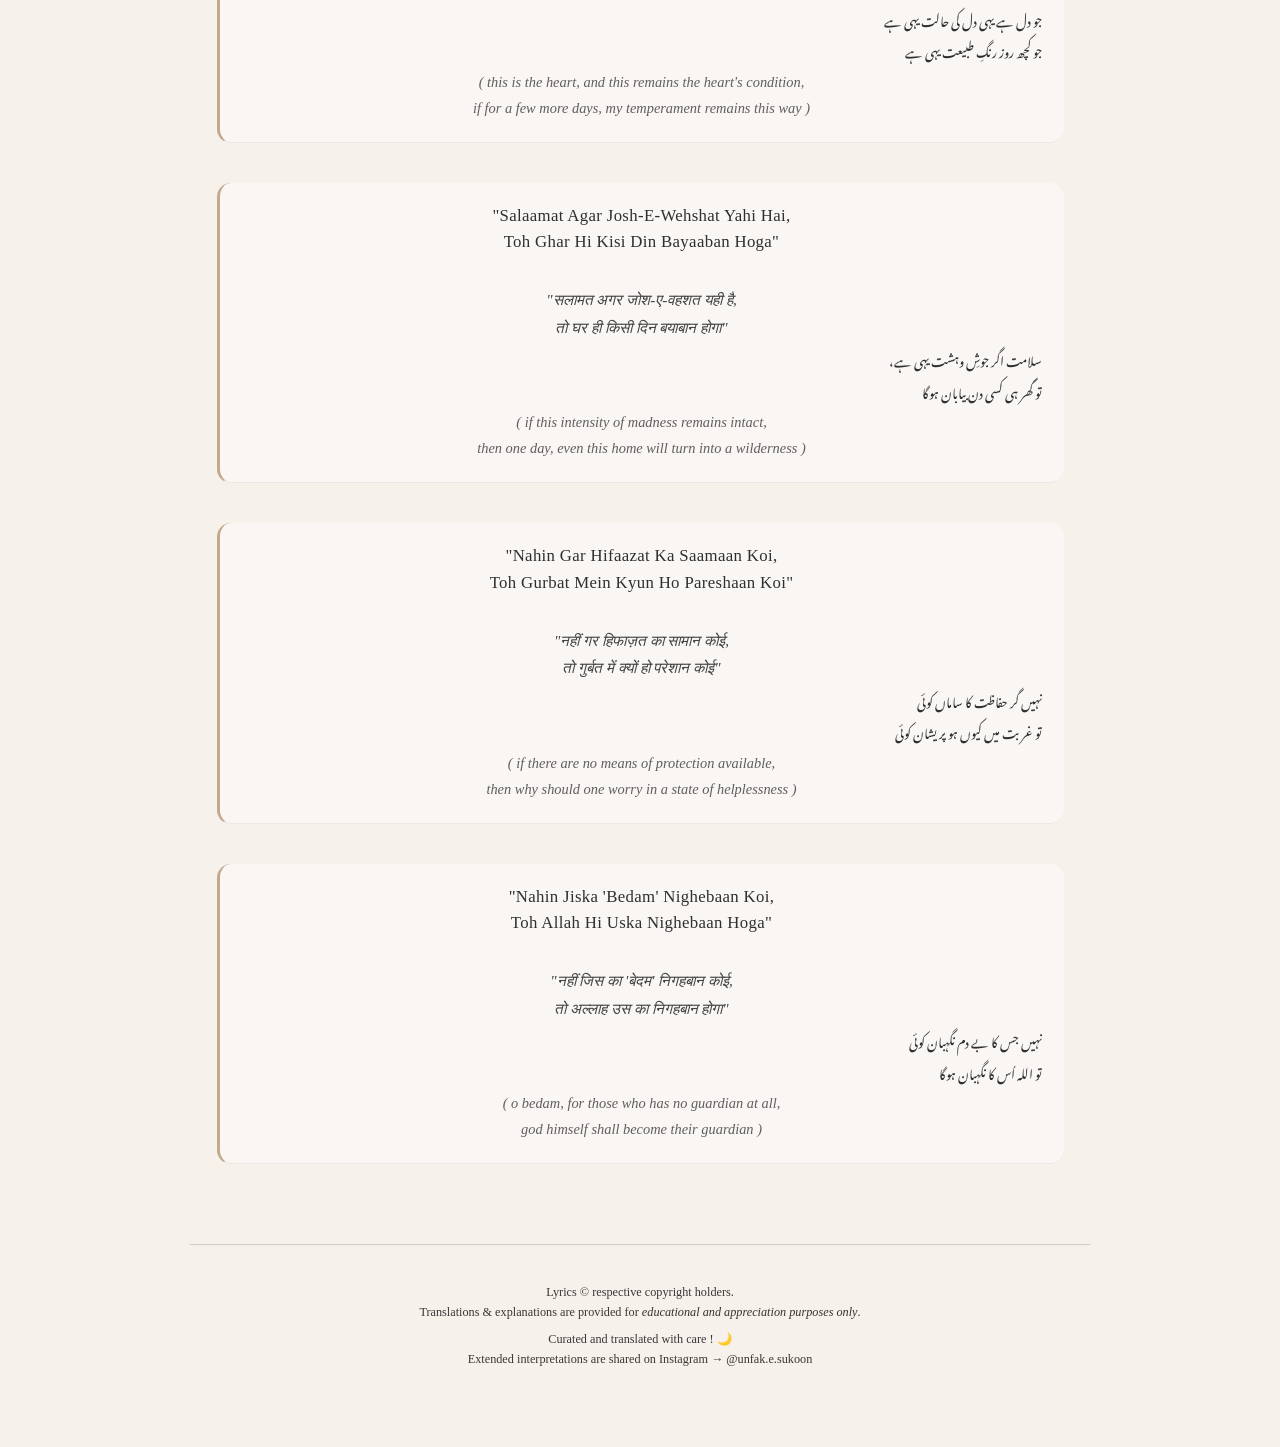
==== commit d2df5fca: "Fix header alignment by restoring nested header structure" ====
--- a/Aabad-Hai-Dil.html
+++ b/Aabad-Hai-Dil.html
@@ -21,7 +21,8 @@
        </head>
        
         <body>
-            <header class="site-header">
+            <header>
+              <header class="site-header">
                     <h1 class="site-title"> Qawwali Translations </h1>
                       <nav class="main-nav">
                        <a href="index.html">All Qawwalis</a>
@@ -29,6 +30,7 @@
                                     <a href="about.html">About</a>
                      </nav>
               </header>
+            </header>
 
             <p class="credit"> Lyrics by <em> Be-Dam Shah Warsi </em> and, <br>
                 Performed by <em> Ustad Nusrat Fateh Ali Khan </em> </p>
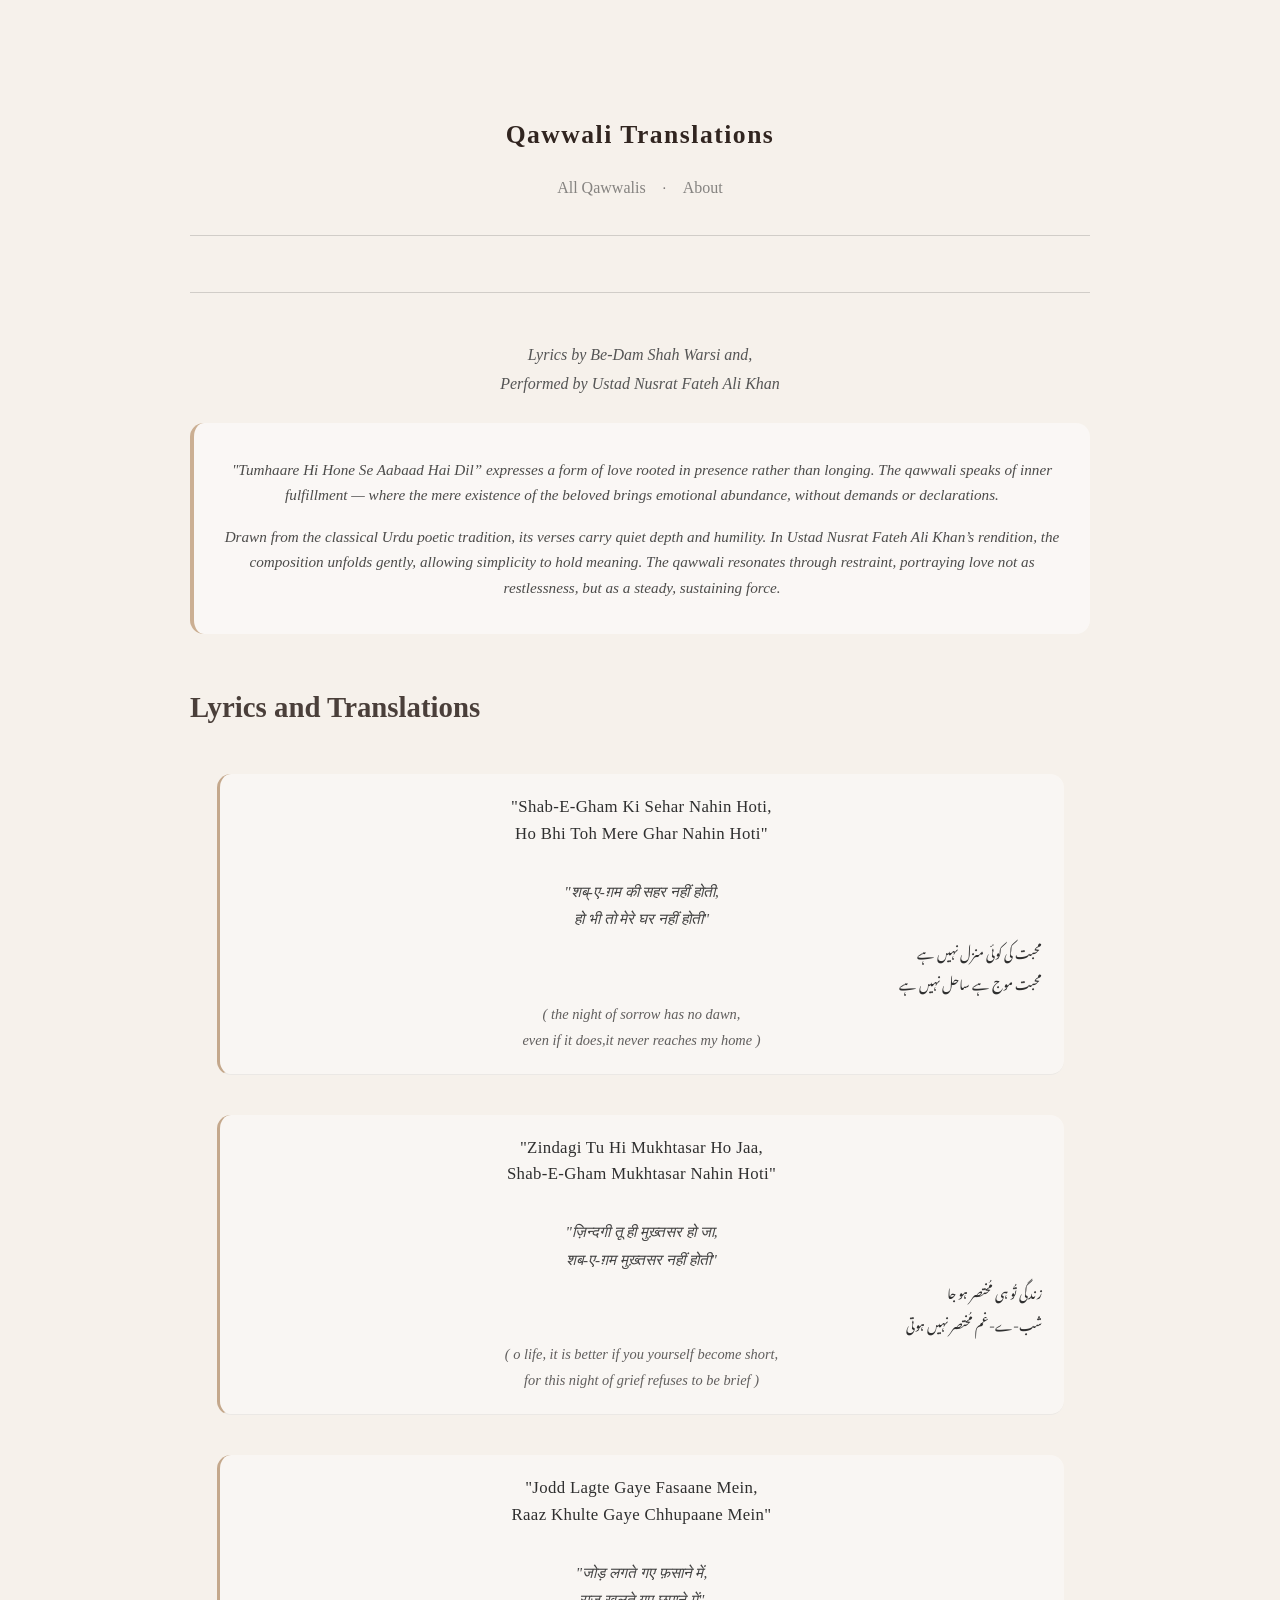
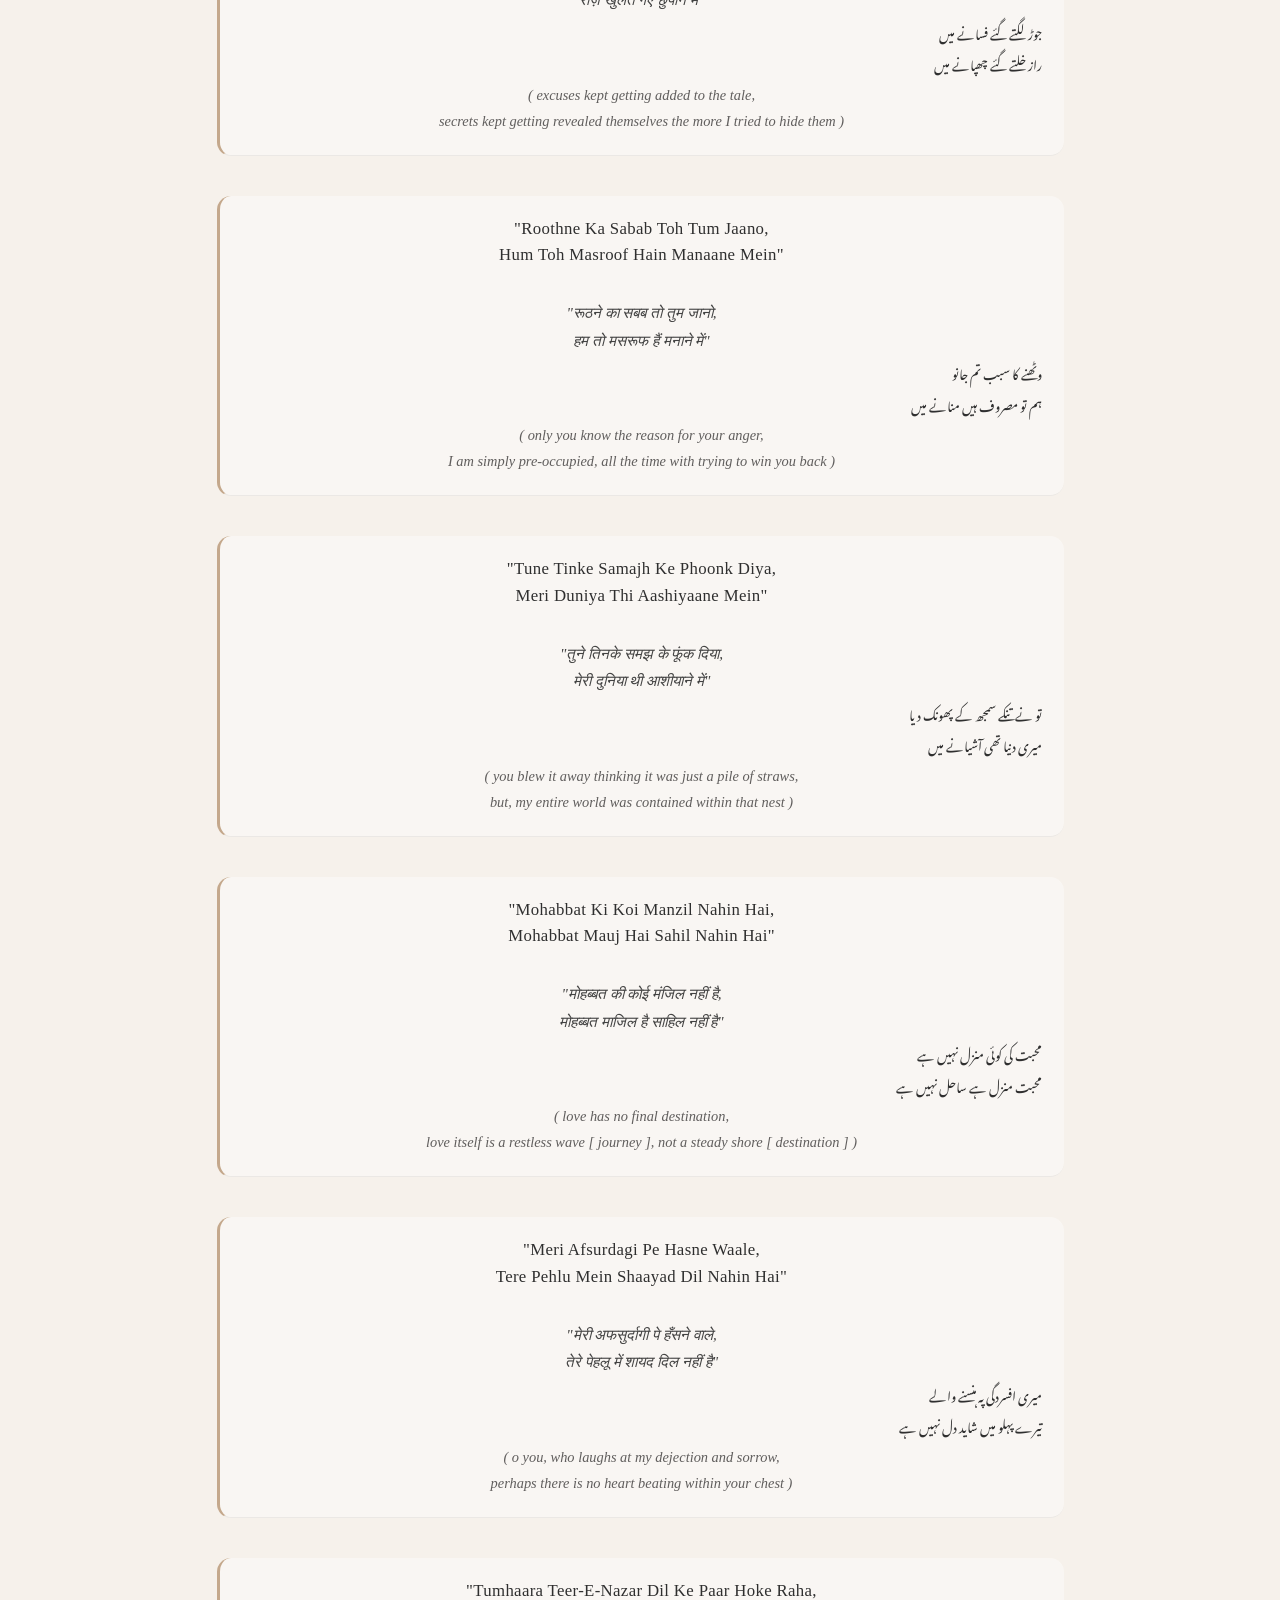
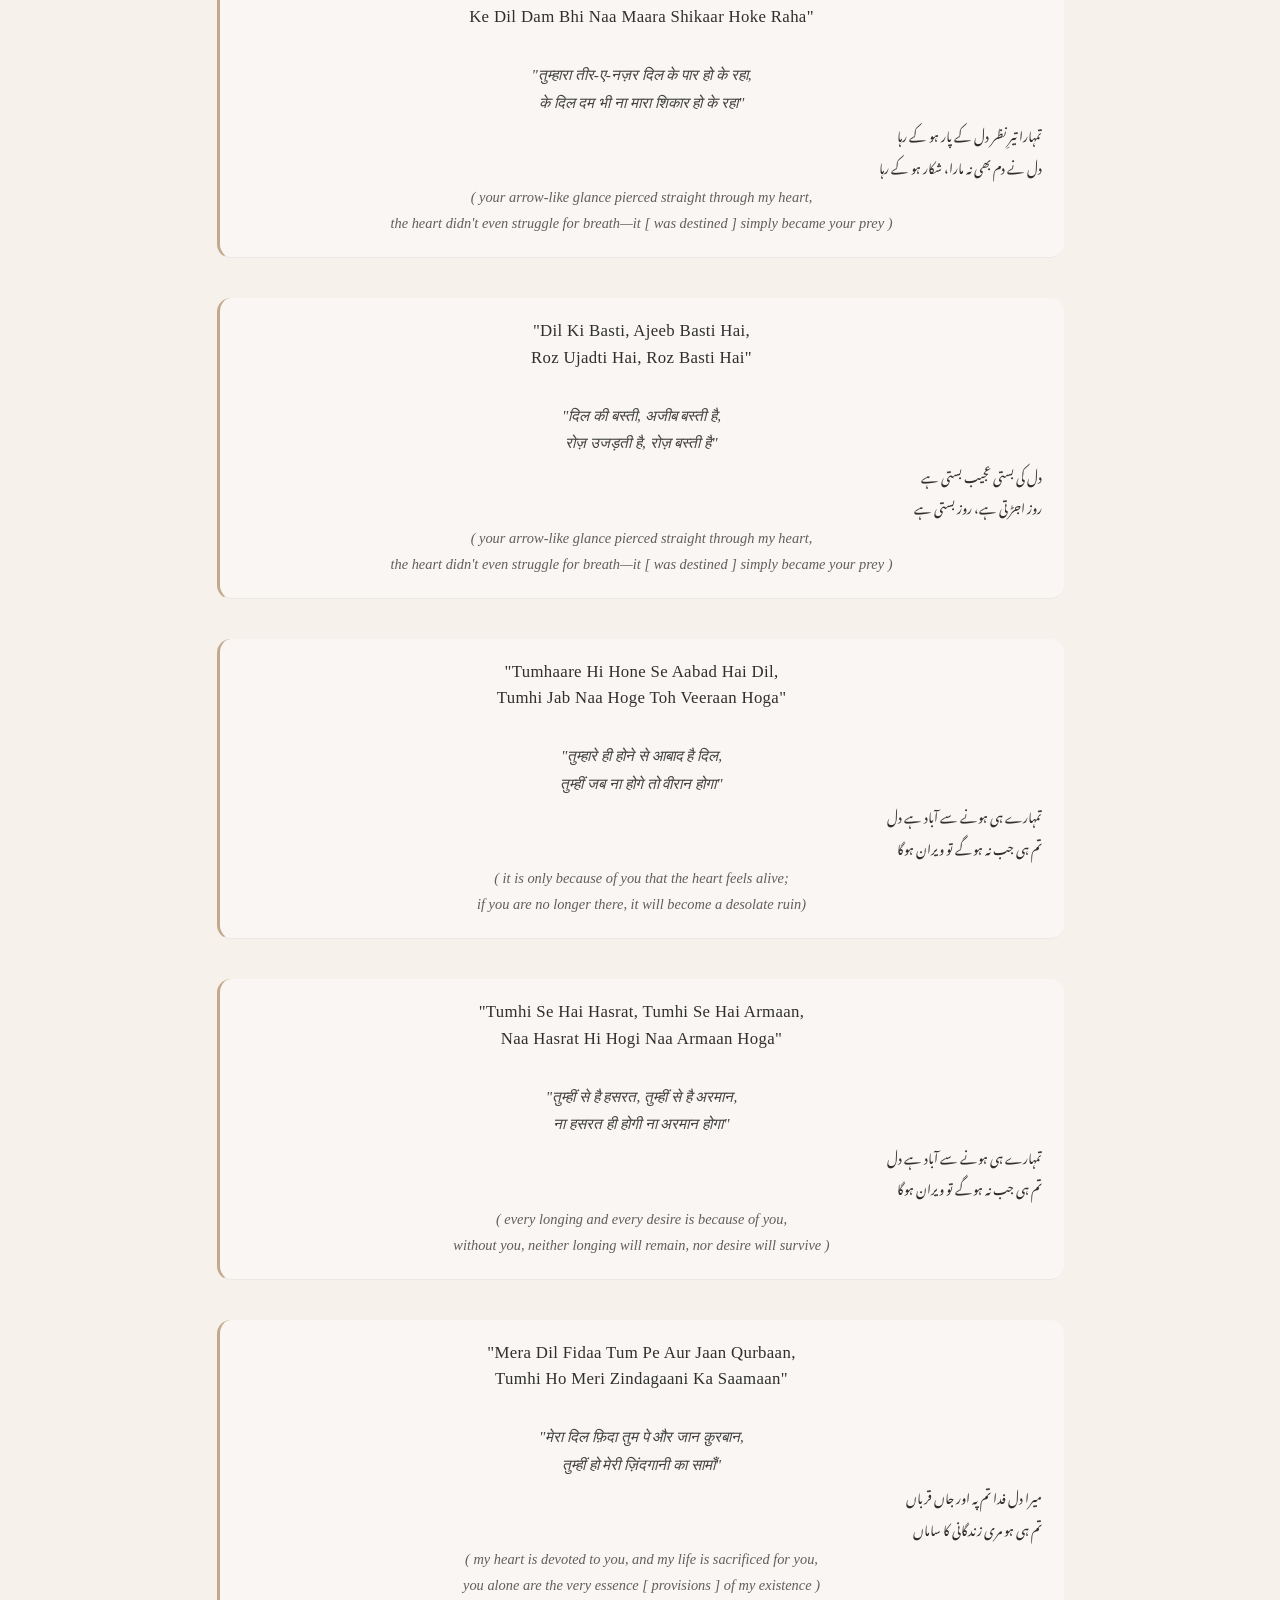
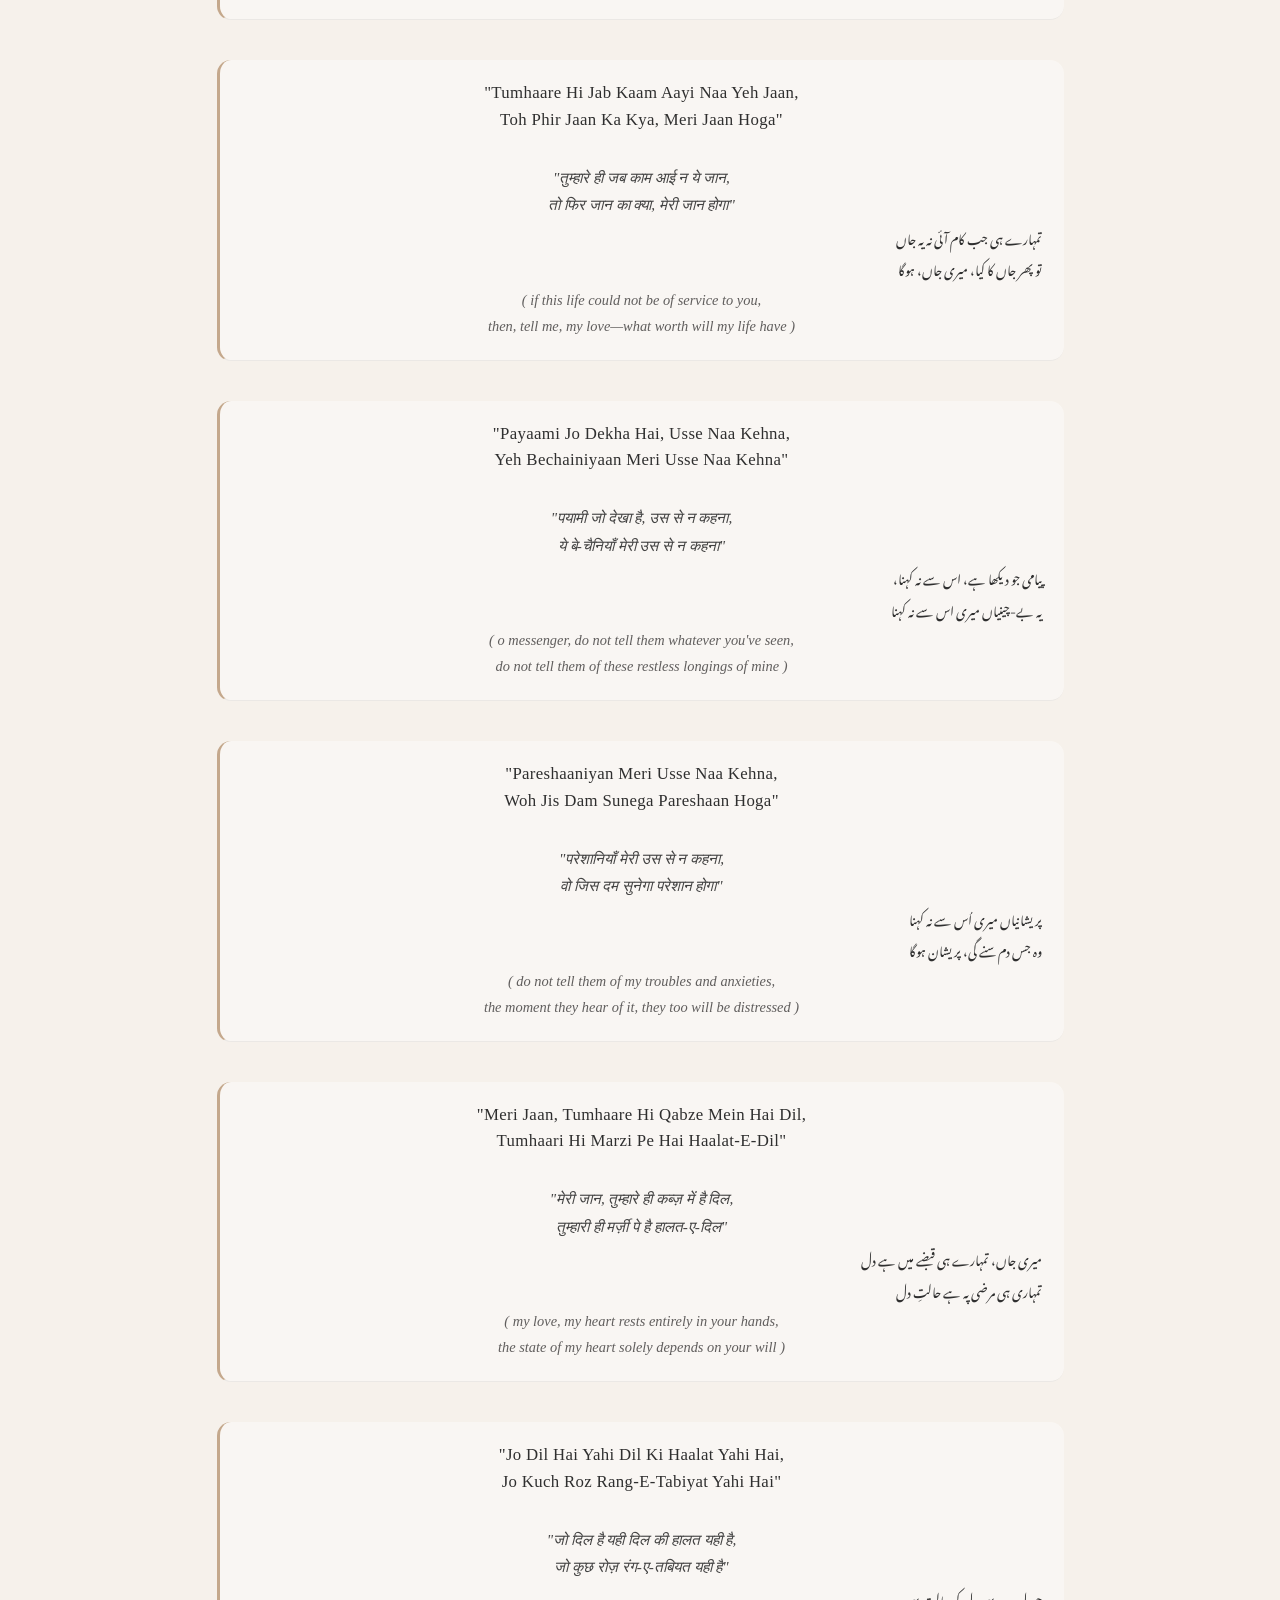
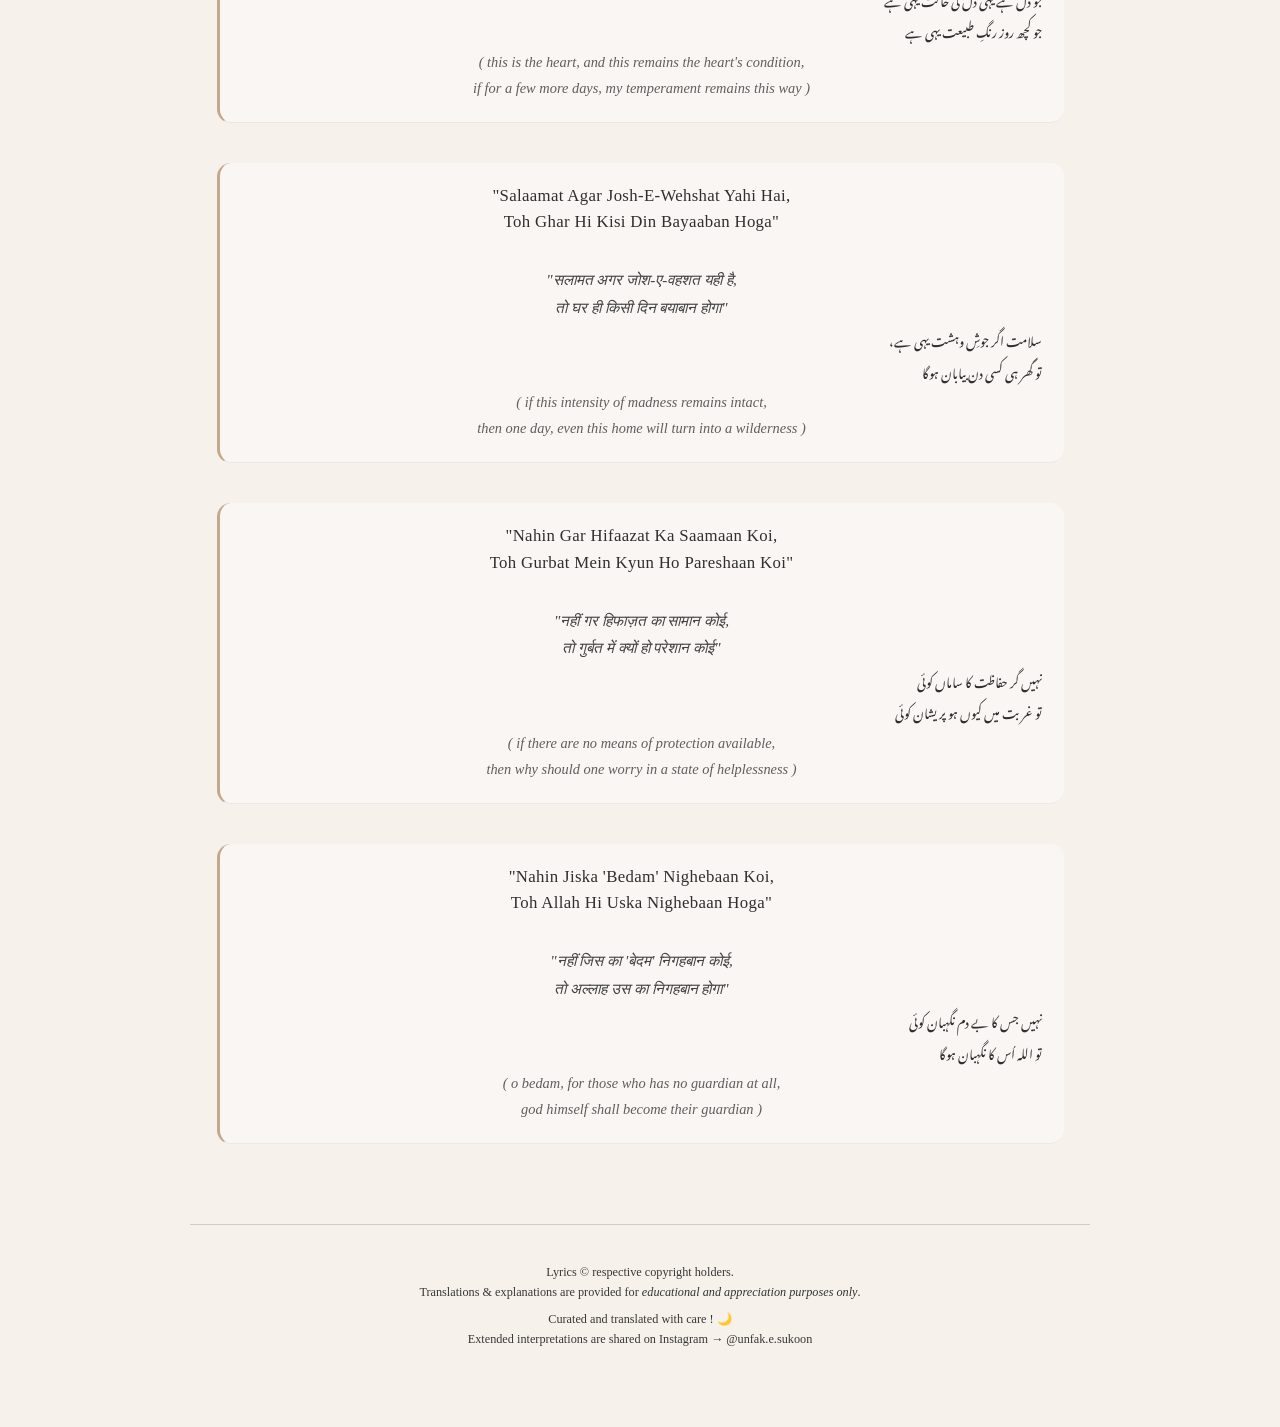
==== commit 48996da9: "Remove extra horizontal lines after qawwali names" ====
--- a/Aabad-Hai-Dil.html
+++ b/Aabad-Hai-Dil.html
@@ -34,7 +34,6 @@
 
             <p class="credit"> Lyrics by <em> Be-Dam Shah Warsi </em> and, <br>
                 Performed by <em> Ustad Nusrat Fateh Ali Khan </em> </p>
-            <hr>
             
             <div class="insight"> 
               <p> "Tumhaare Hi Hone Se Aabaad Hai Dil” expresses a form of love rooted in presence rather than longing.
--- a/style.css
+++ b/style.css
@@ -36,6 +36,7 @@
   margin: 0 auto;
   padding: 40px 20px;
   line-height: 1.8;
+  text-align: justify;
 }
 
 .credit {
@@ -43,6 +44,7 @@
   color: #555;
   margin-bottom: 18px;
   margin-top: 6px;
+  text-align: center;
 }
 
 .insight{
@@ -55,6 +57,7 @@
   font-size: 0.95rem;
   opacity: 0.85;
   border-radius: 14px;
+  text-align: center;
 }
 
 .english {
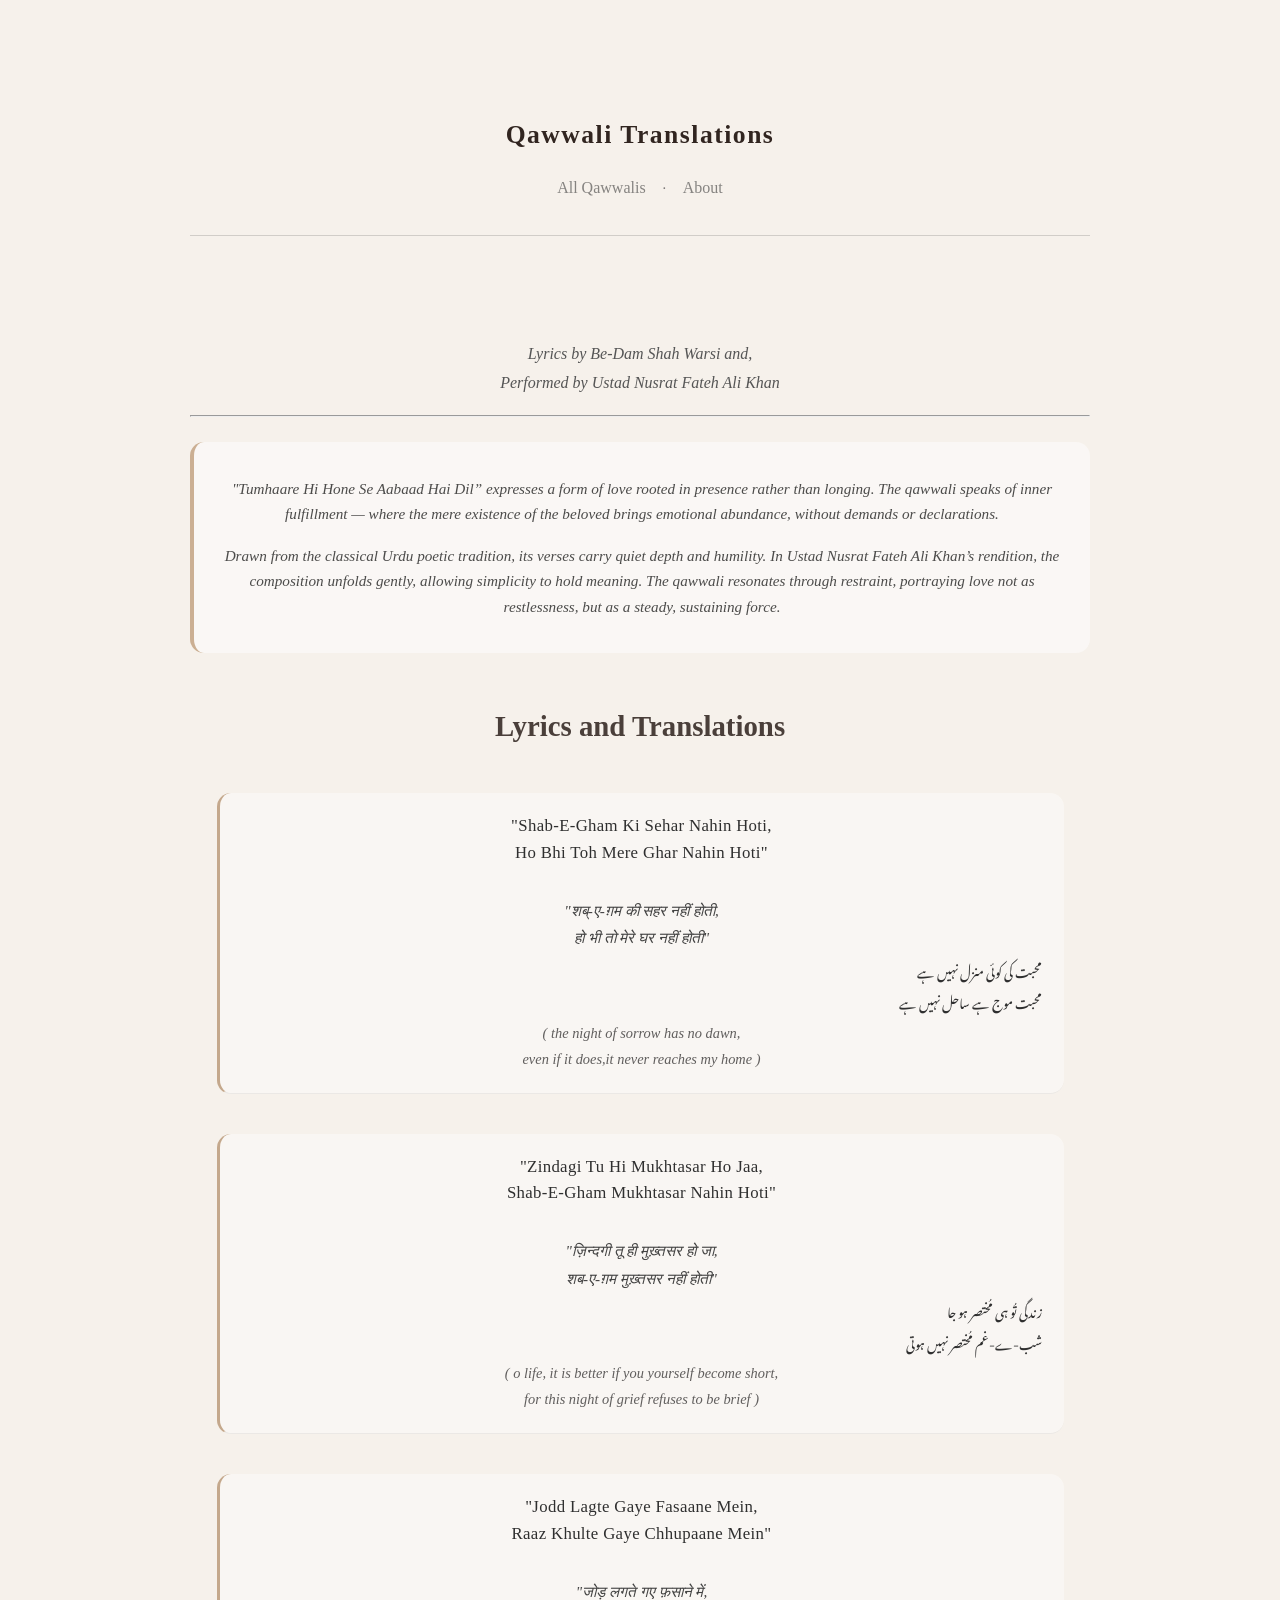
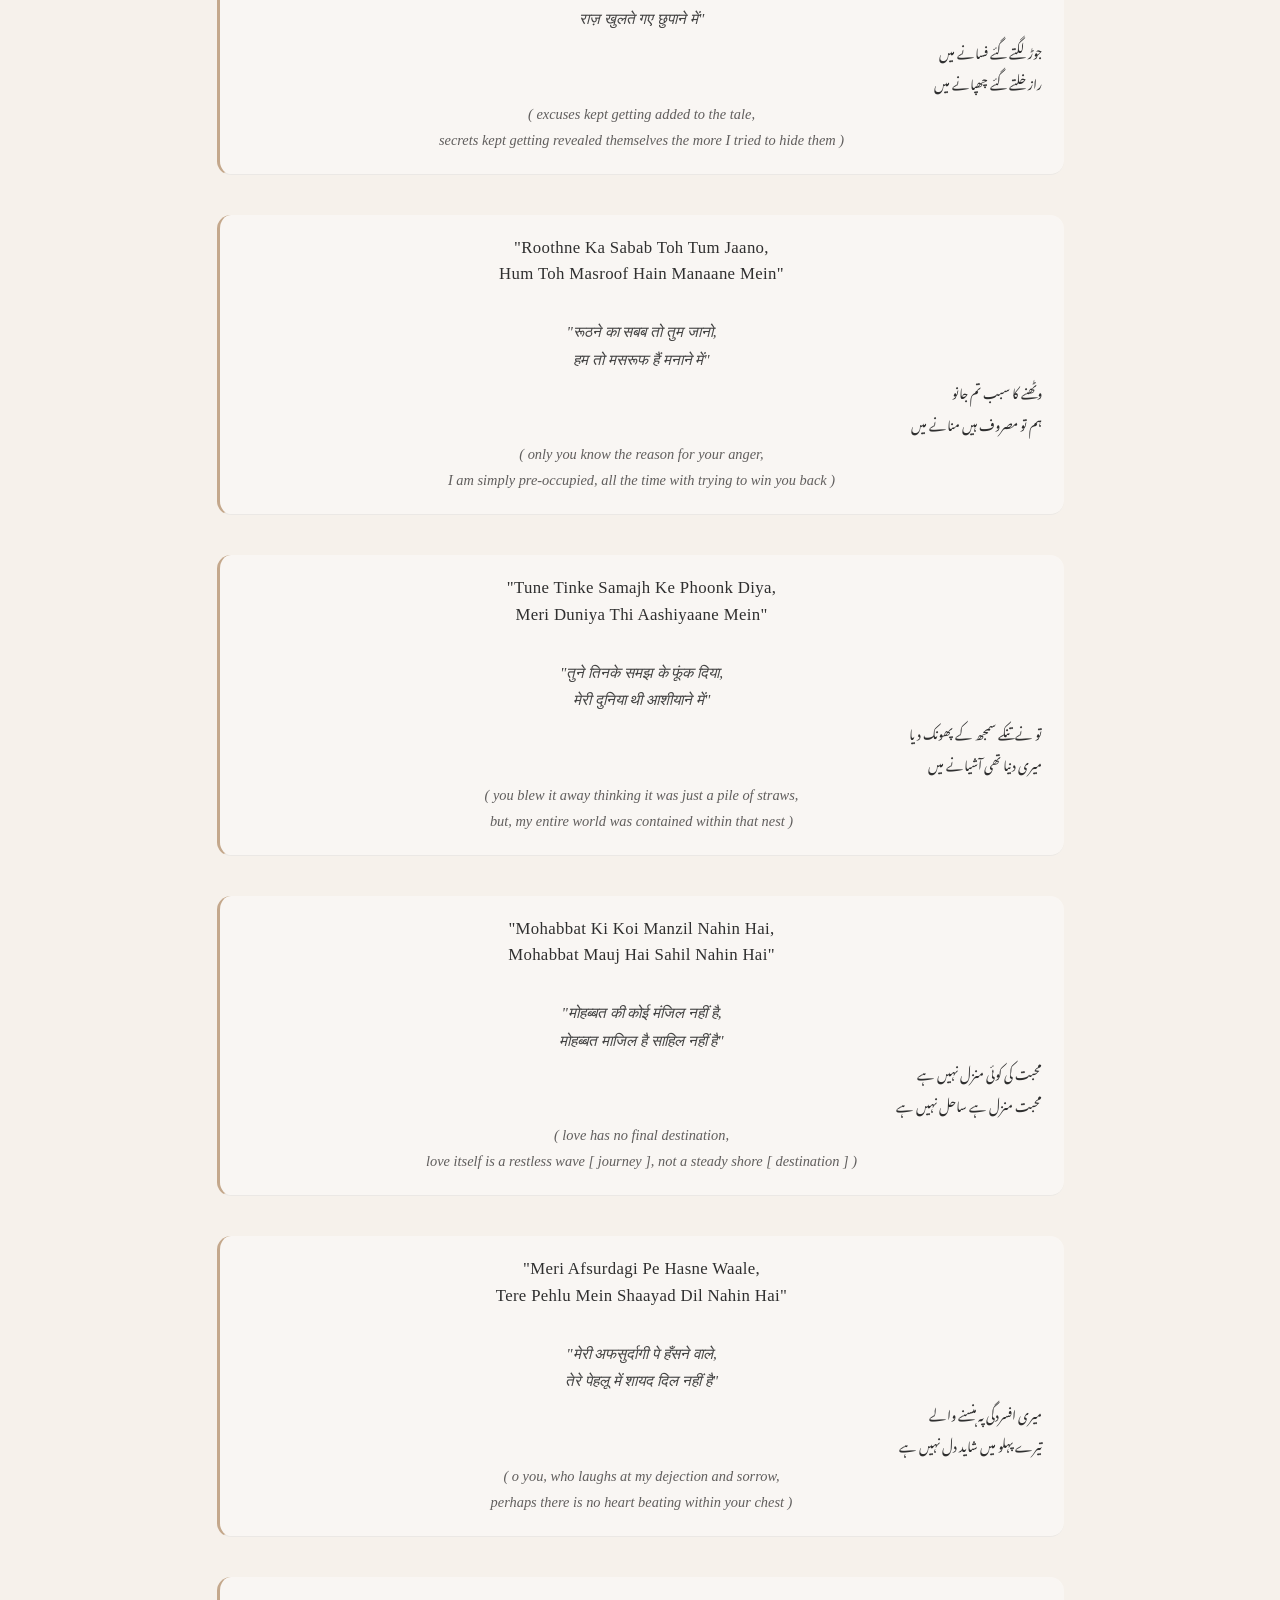
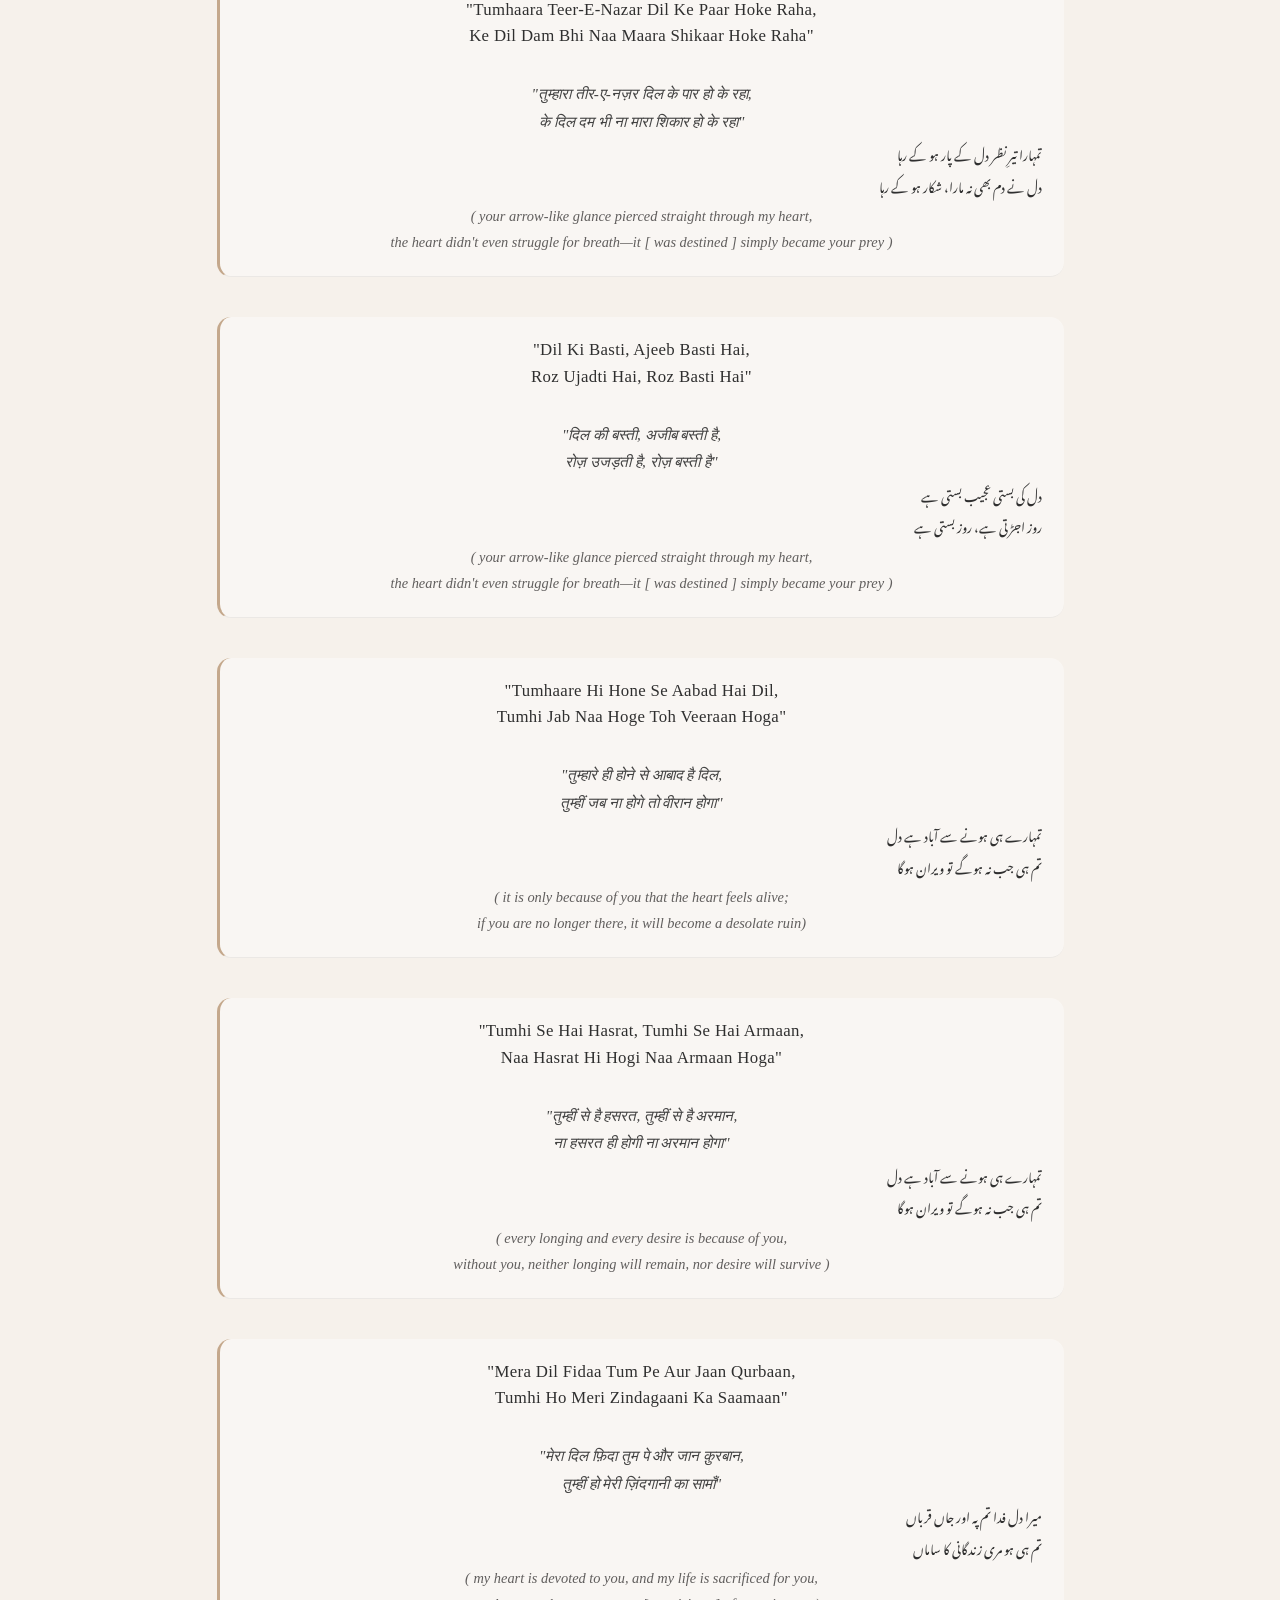
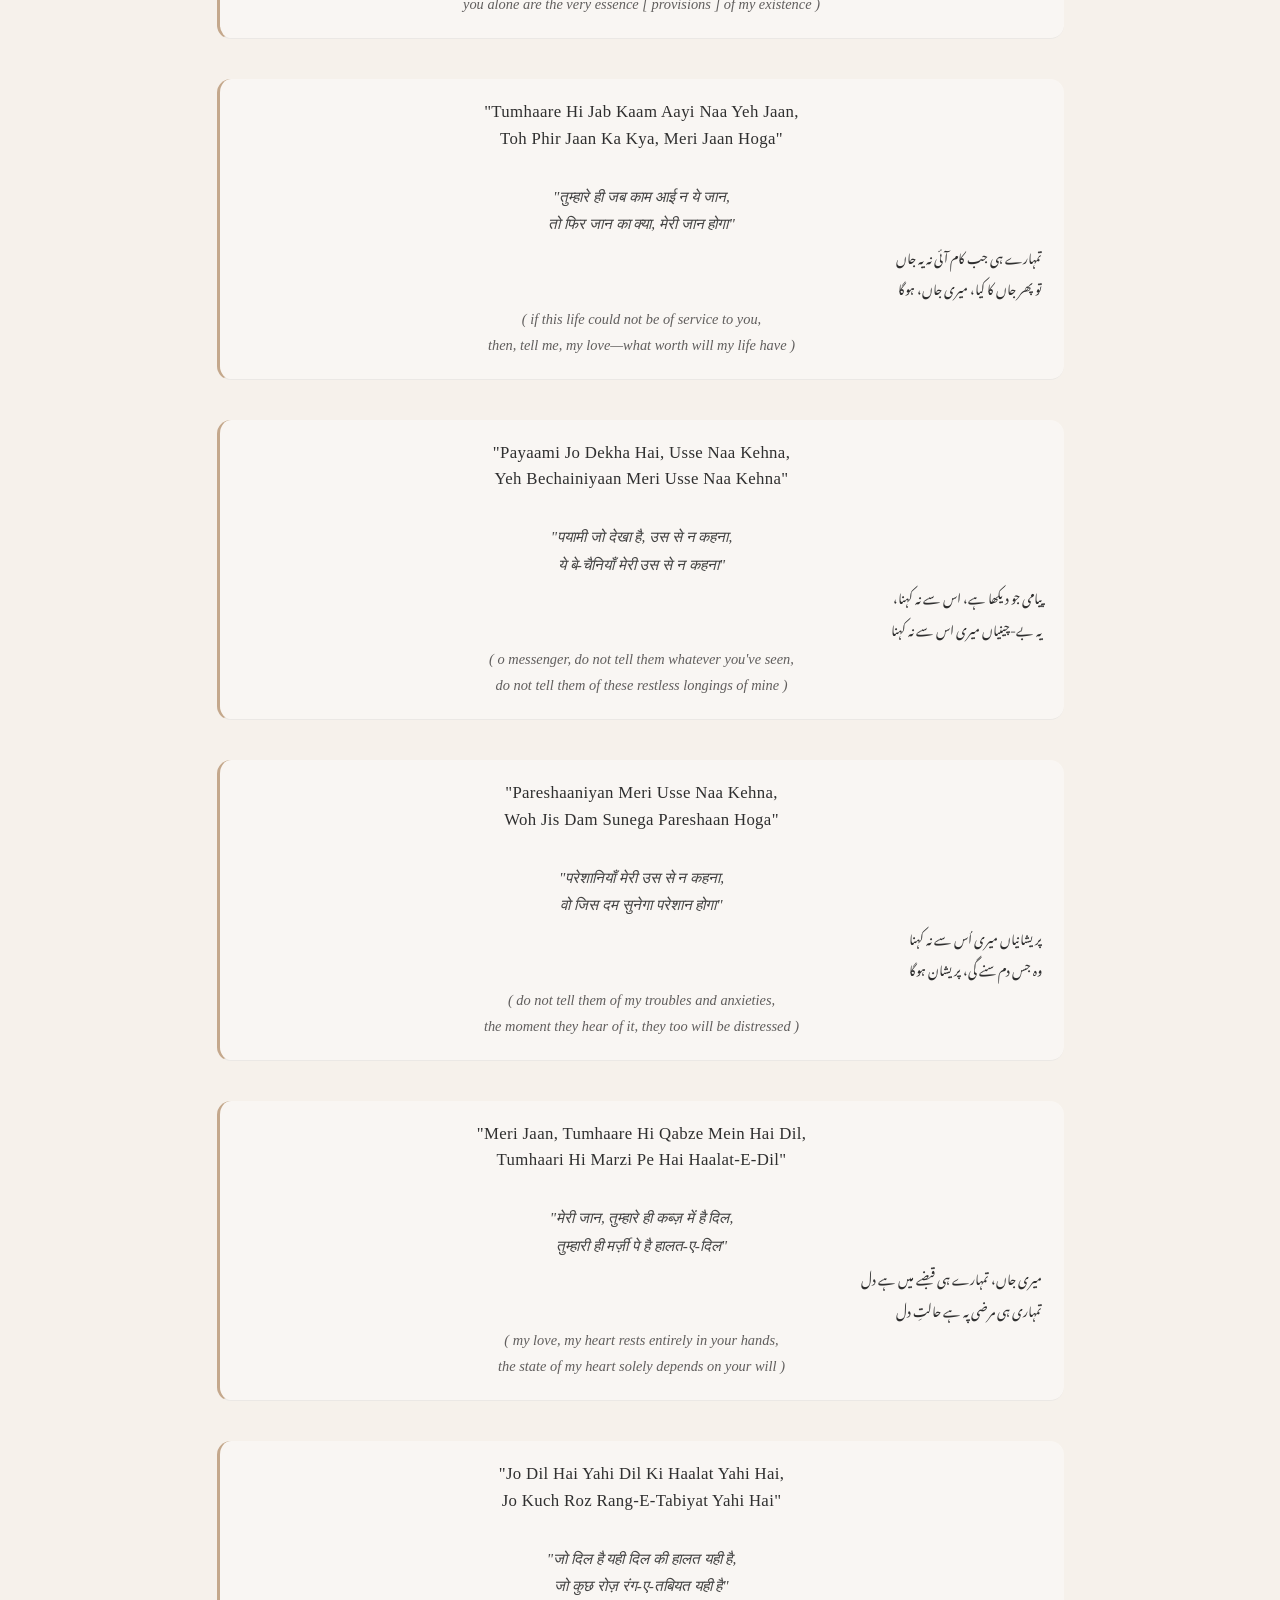
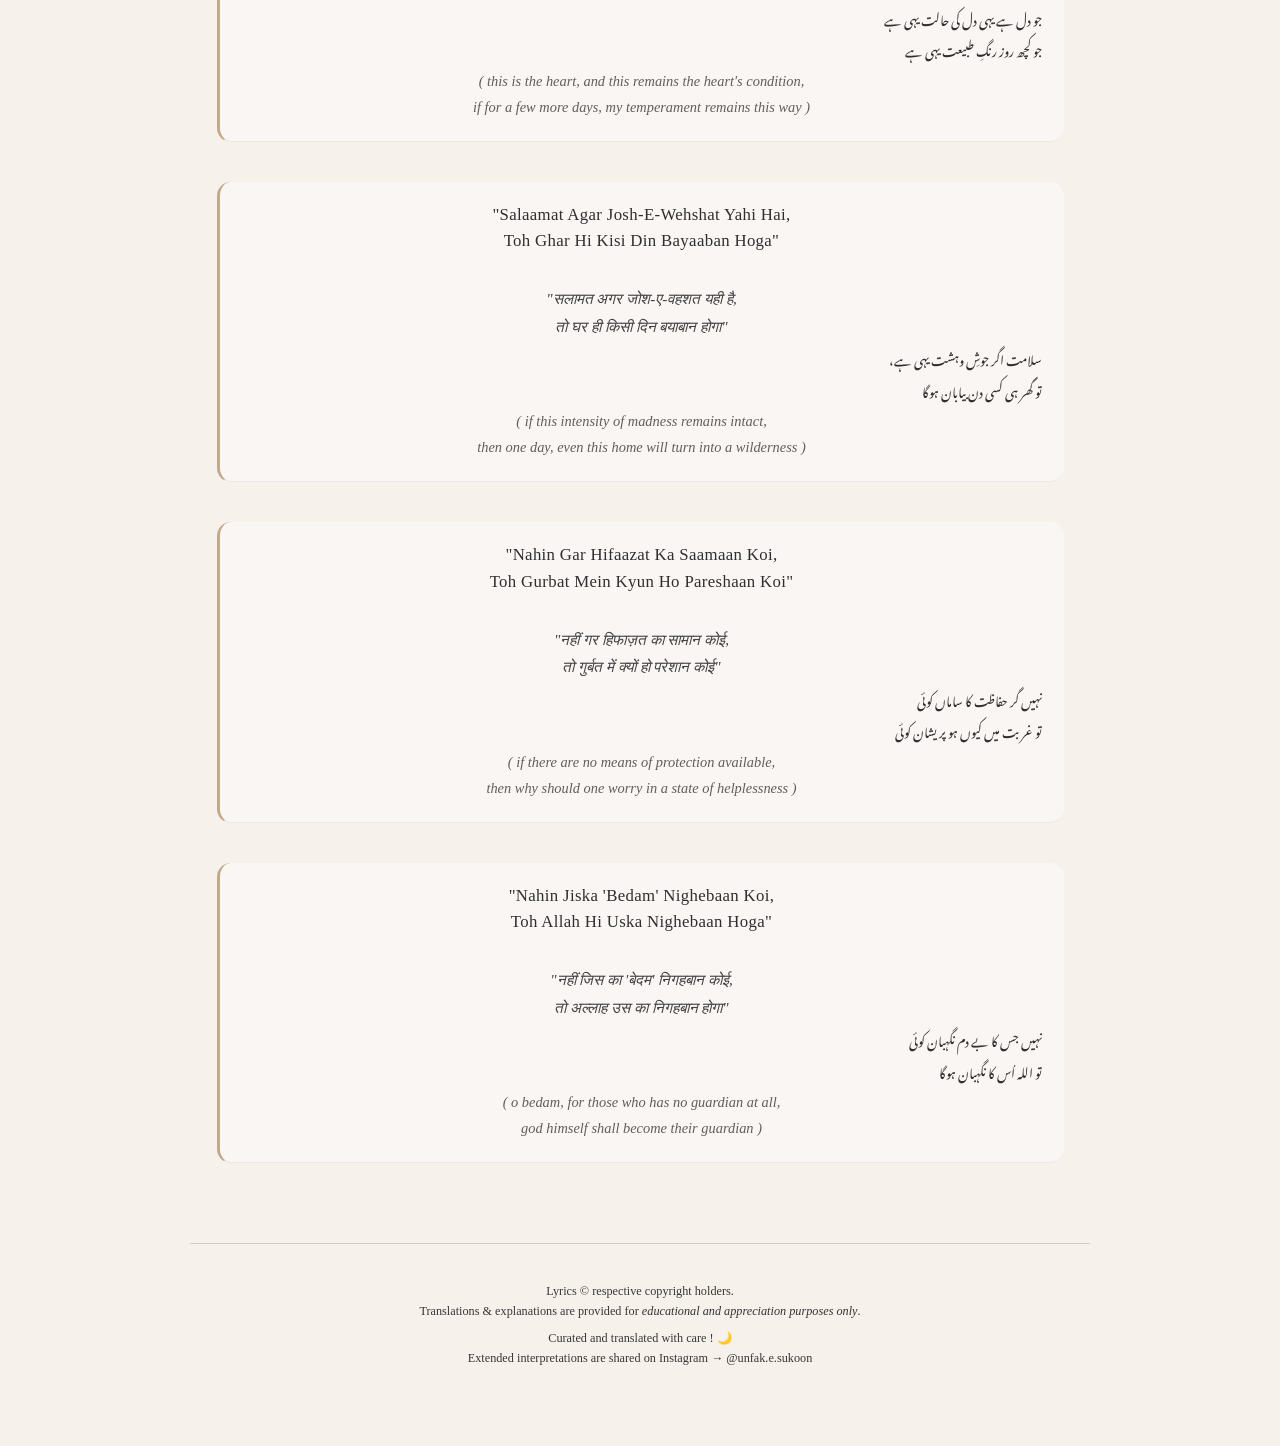
==== commit f57151e5: "Remove one horizontal line below site title and center qawwali names and lyrics headings" ====
--- a/Aabad-Hai-Dil.html
+++ b/Aabad-Hai-Dil.html
@@ -34,6 +34,7 @@
 
             <p class="credit"> Lyrics by <em> Be-Dam Shah Warsi </em> and, <br>
                 Performed by <em> Ustad Nusrat Fateh Ali Khan </em> </p>
+                <hr>
             
             <div class="insight"> 
               <p> "Tumhaare Hi Hone Se Aabaad Hai Dil” expresses a form of love rooted in presence rather than longing.
--- a/style.css
+++ b/style.css
@@ -29,6 +29,7 @@
   color: #4a3f3a;
   margin-top: 3rem;
   margin-bottom: 1.2rem;
+  text-align: center;
 }
 
 body {
@@ -243,7 +244,6 @@
 header {
   text-align: center;
   padding-bottom: 1.5rem;
-  border-bottom: 1px solid rgba(0,0,0,0.15);
   margin-bottom: 3rem;
 }
 
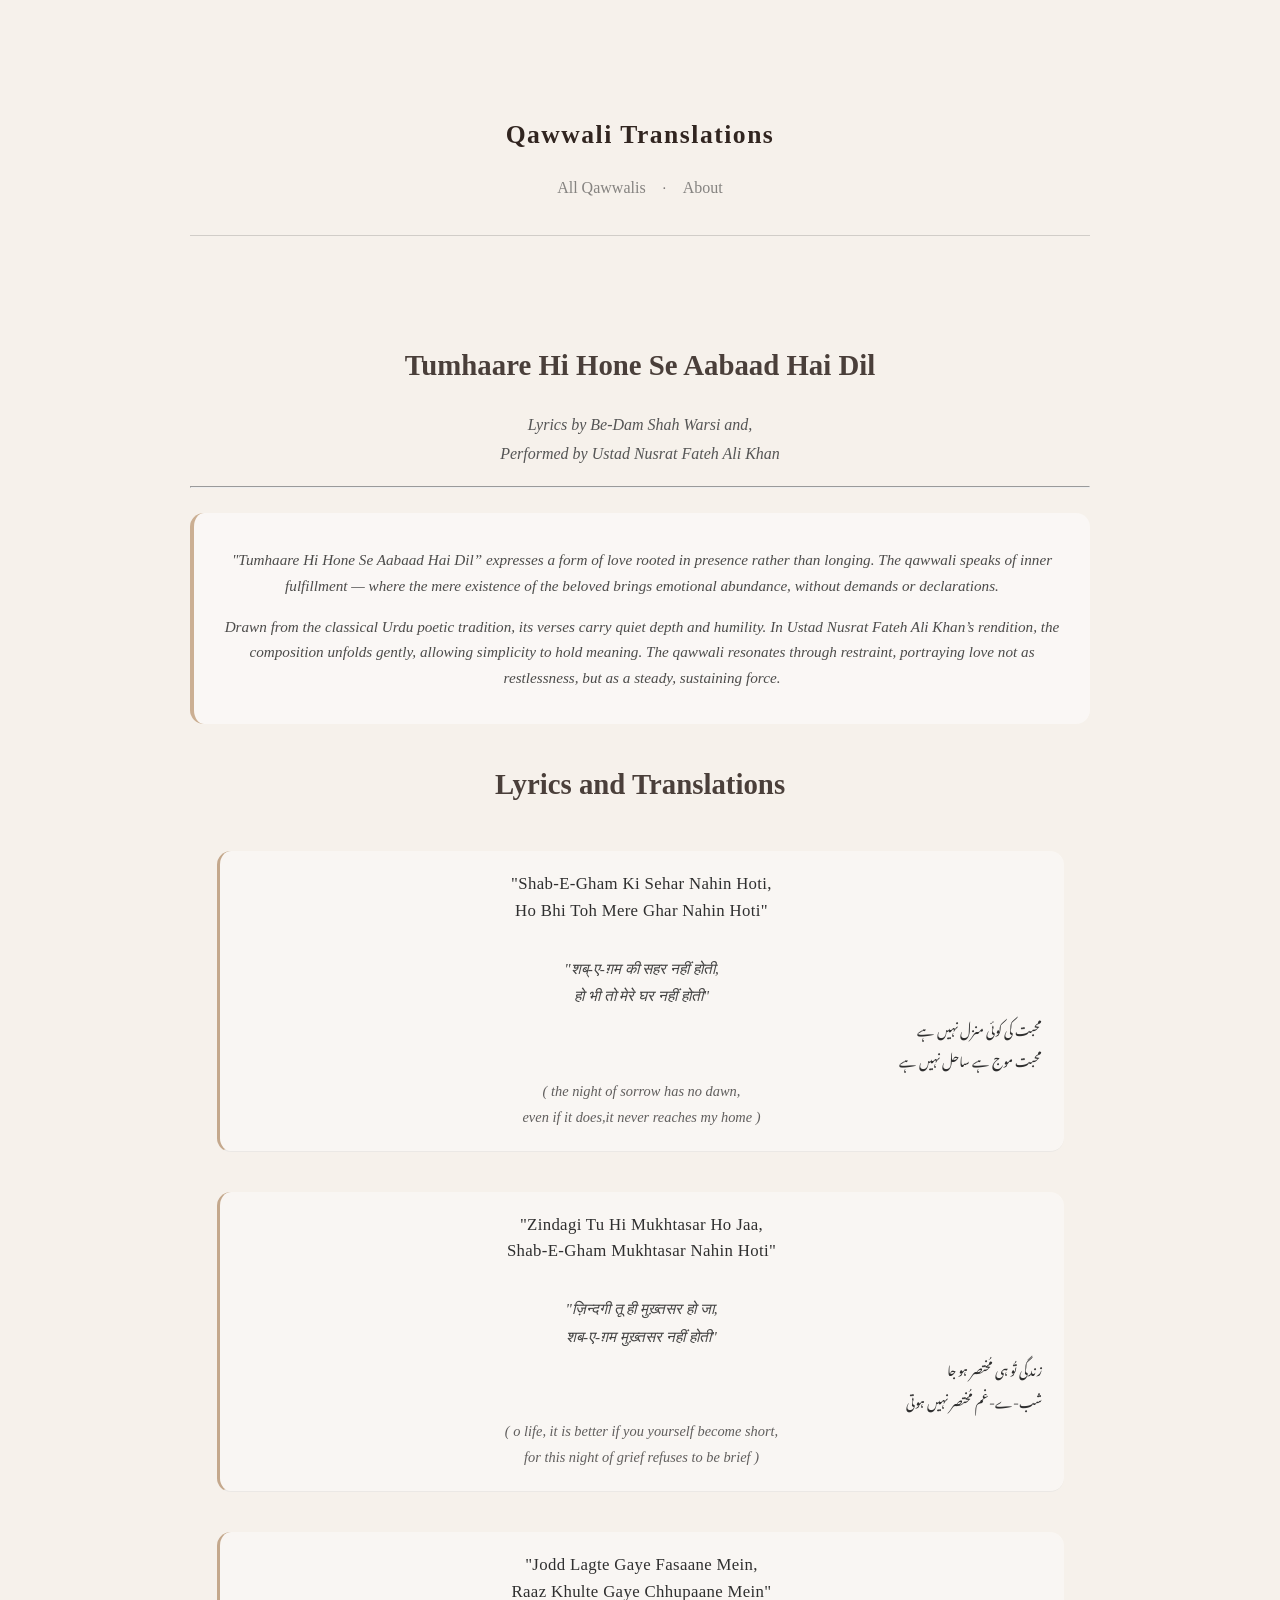
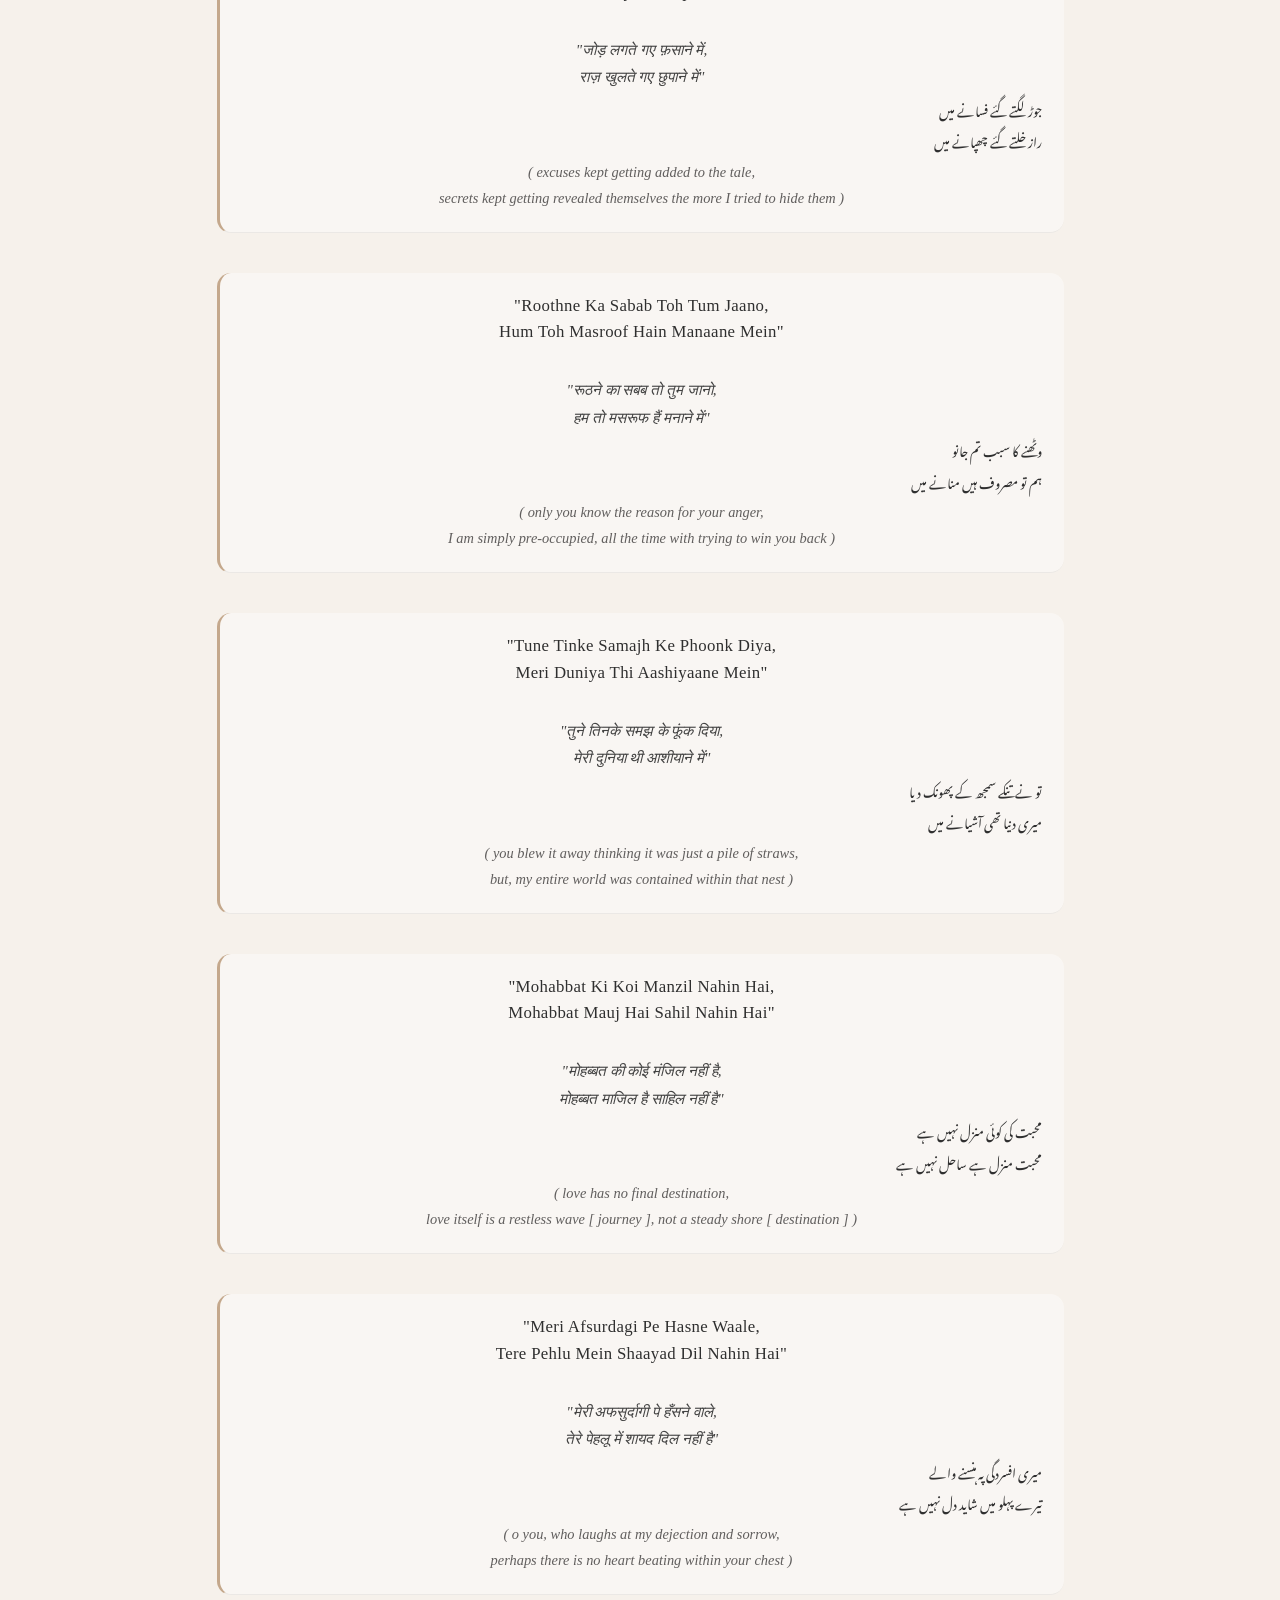
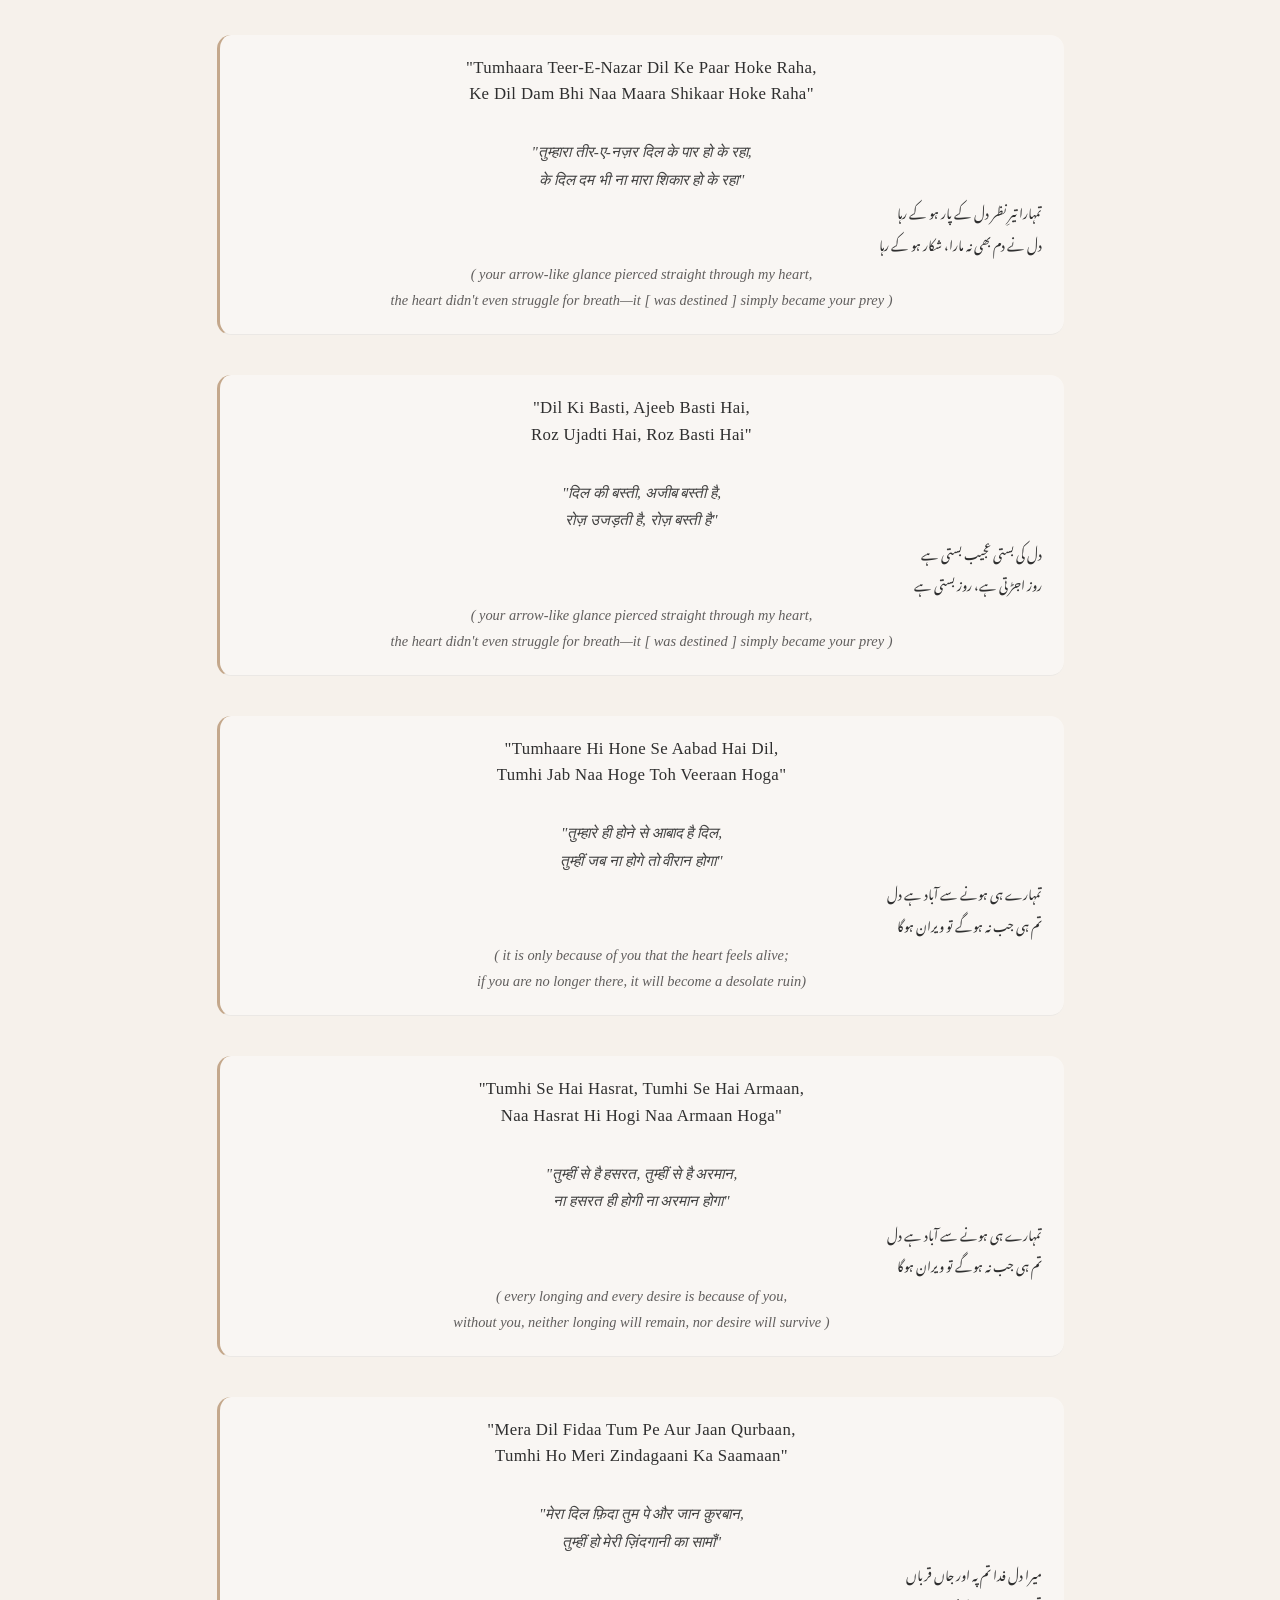
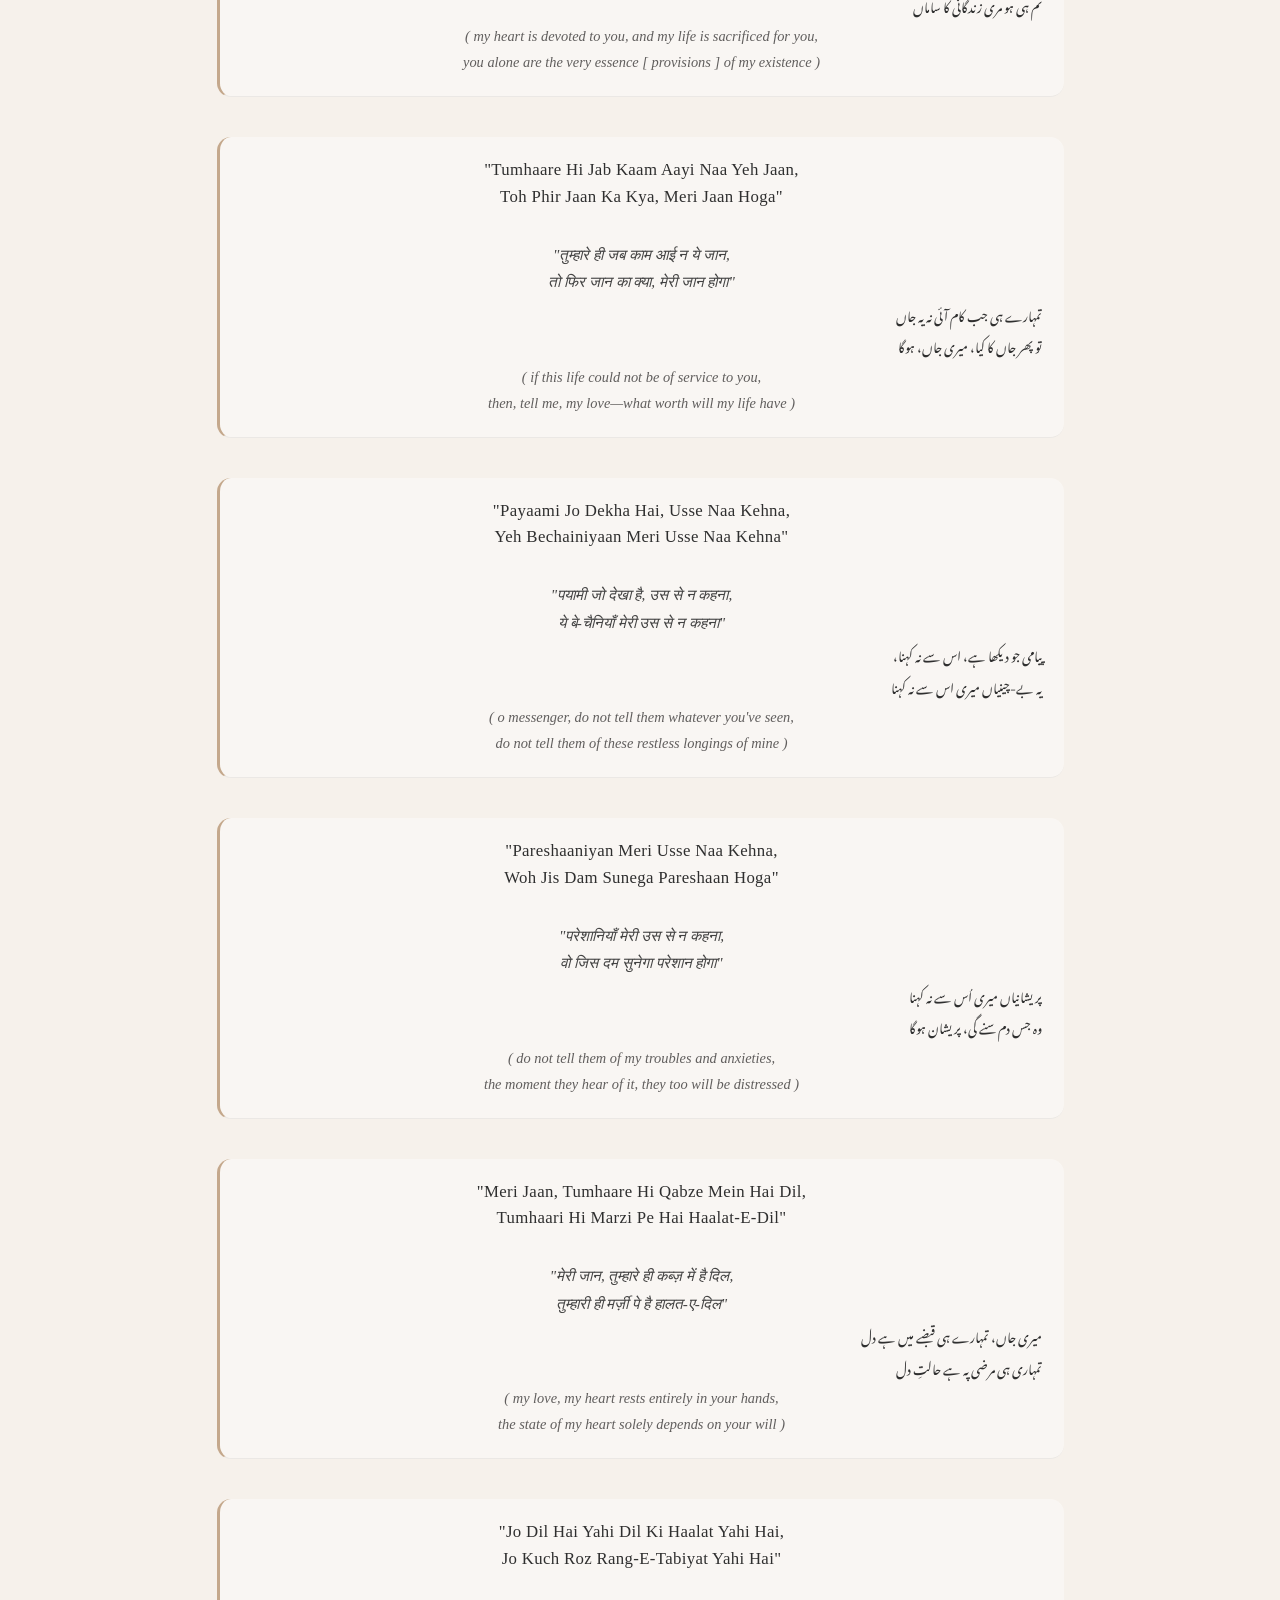
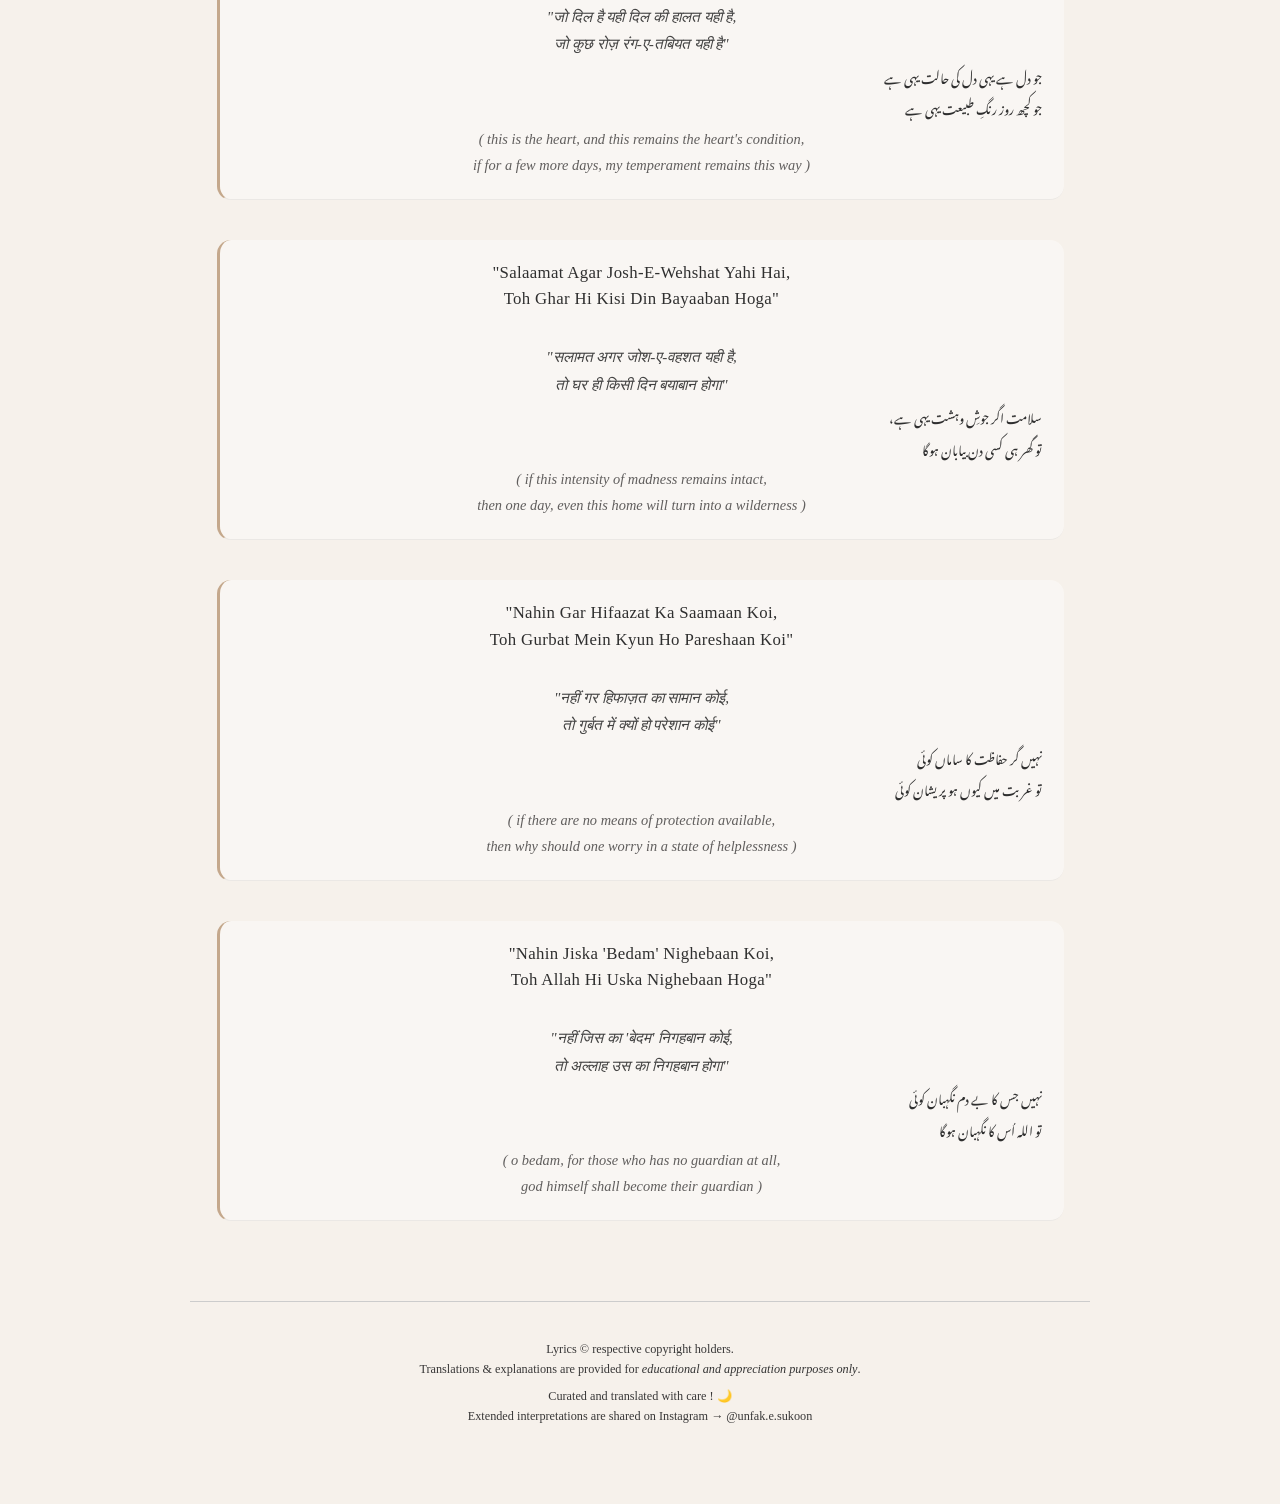
==== commit a731bf26: "Reduce spacing between header and qawwali names, add horizontal lines in index page" ====
--- a/Aabad-Hai-Dil.html
+++ b/Aabad-Hai-Dil.html
@@ -32,6 +32,8 @@
               </header>
             </header>
 
+            <h2> Tumhaare Hi Hone Se Aabaad Hai Dil </h2>
+
             <p class="credit"> Lyrics by <em> Be-Dam Shah Warsi </em> and, <br>
                 Performed by <em> Ustad Nusrat Fateh Ali Khan </em> </p>
                 <hr>
--- a/style.css
+++ b/style.css
@@ -11,6 +11,7 @@
   max-width: 900px;
   margin: 0 auto;
   font-weight: 400;
+  text-align: justify;
 }
 
 h1 {
@@ -27,7 +28,7 @@
   font-size: 1.8em;
   font-weight: 600;
   color: #4a3f3a;
-  margin-top: 3rem;
+  margin-top: 0.8rem;
   margin-bottom: 1.2rem;
   text-align: center;
 }
@@ -402,6 +403,7 @@
   line-height: 1.6;
   opacity: 0.85;
   font-style: normal;
+  text-align: center;
 }
 
 .urdu-notes-title {
